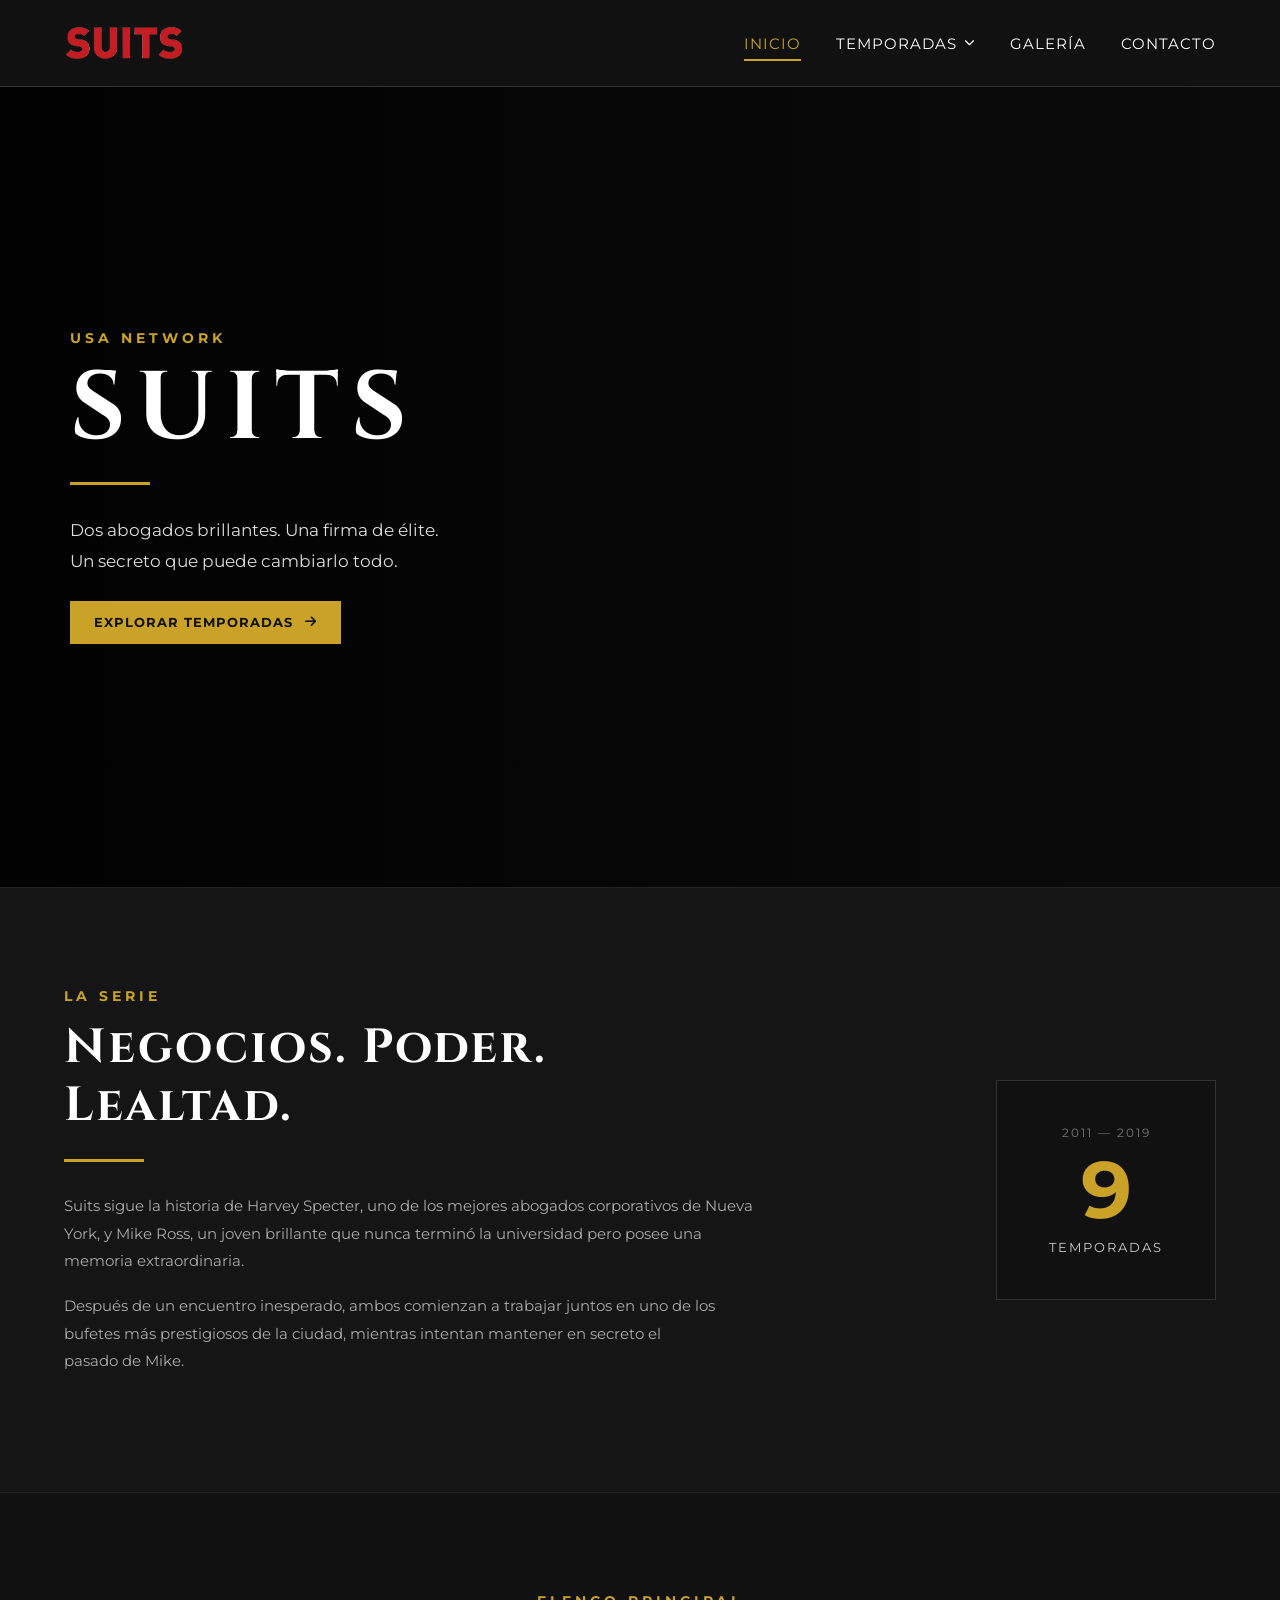
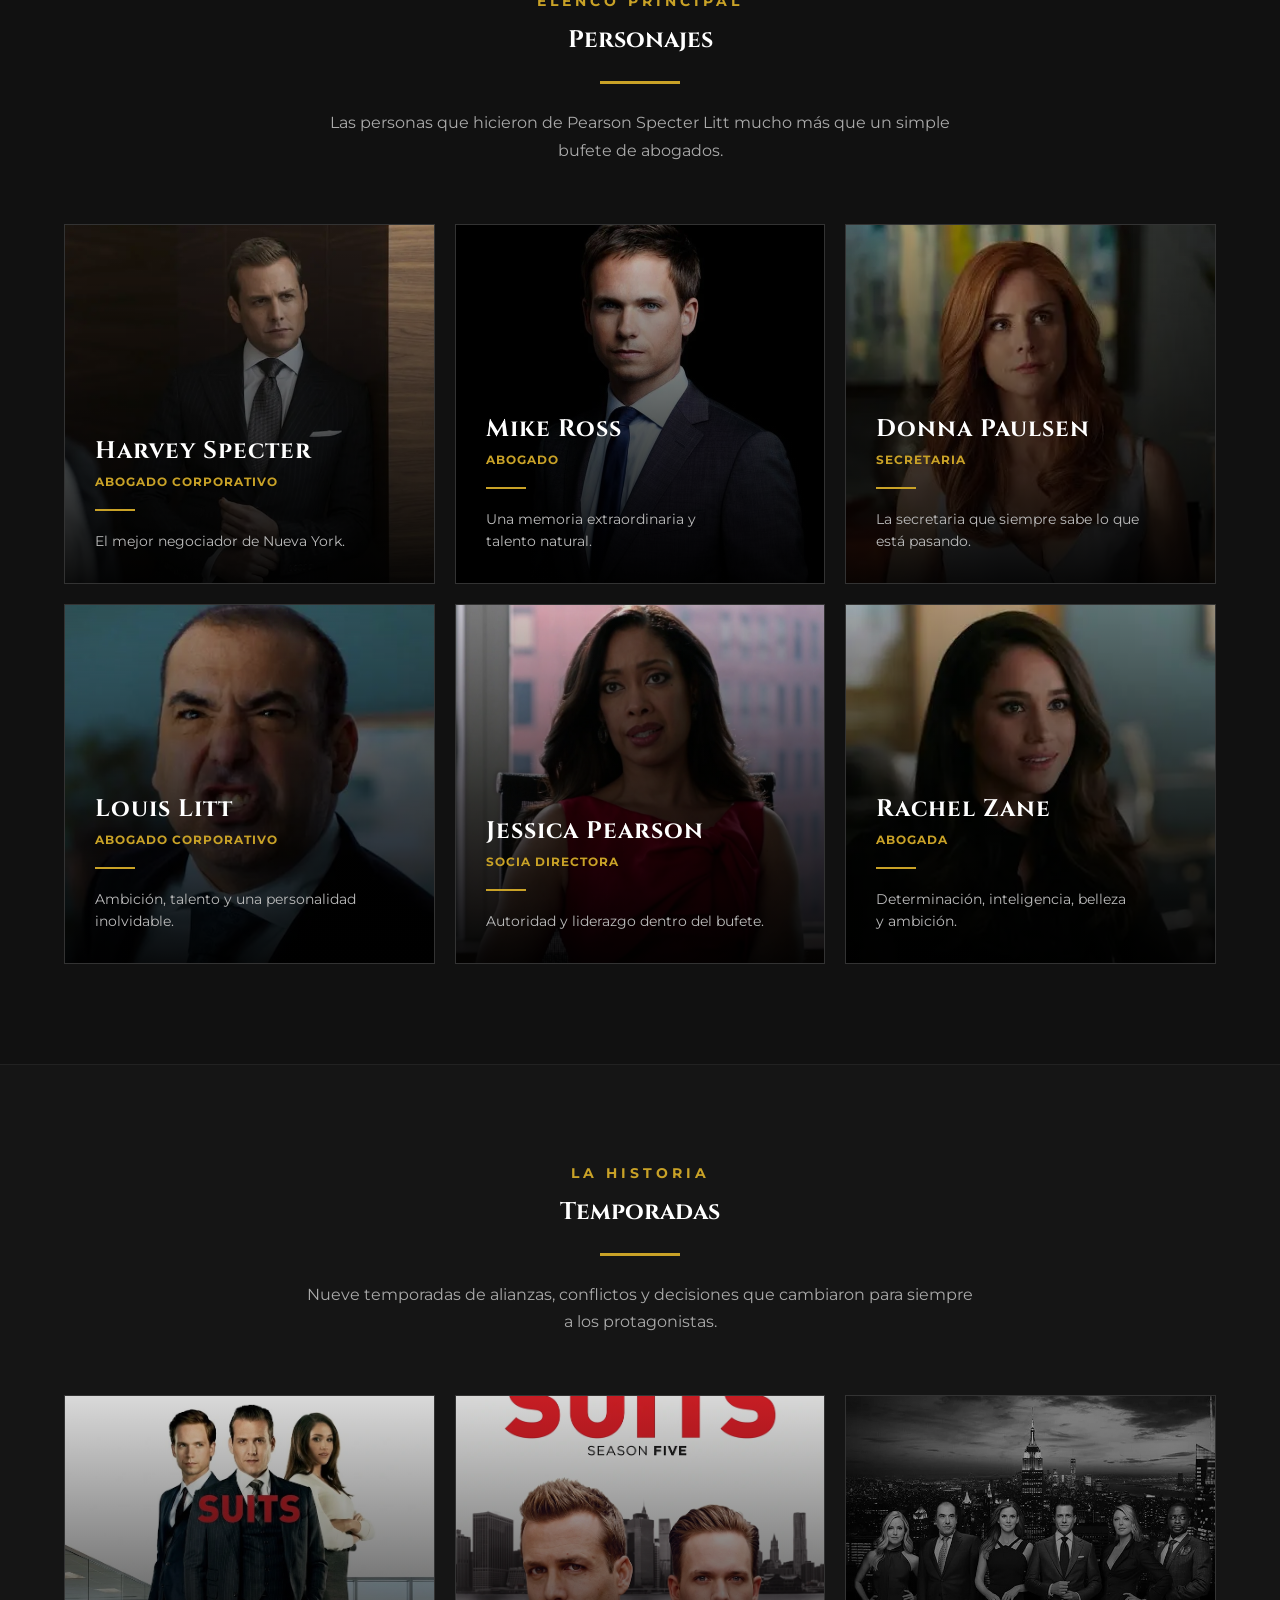
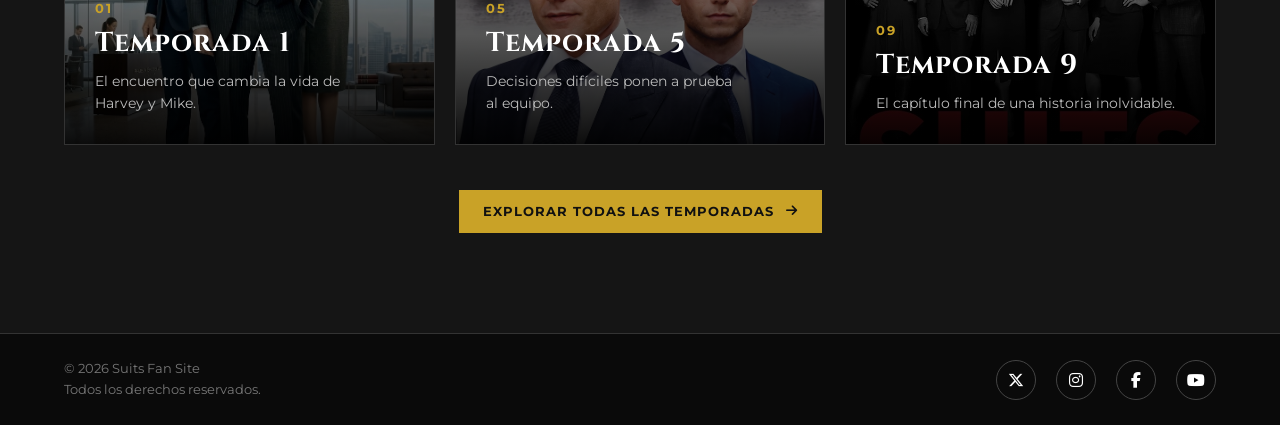
==== index.html @ 2948e841 "initial commit" ====
<!DOCTYPE html>
<html lang="es">

<head>
    <meta charset="UTF-8">
    <meta name="viewport" content="width=device-width, initial-scale=1.0">

    <title>Suits | Serie</title>

    <!-- Font Awesome -->
    <link rel="stylesheet" href="https://cdnjs.cloudflare.com/ajax/libs/font-awesome/6.5.2/css/all.min.css">
    <link rel="preconnect" href="https://fonts.googleapis.com">
    <link rel="preconnect" href="https://fonts.gstatic.com" crossorigin>
    <link
        href="https://fonts.googleapis.com/css2?family=Cinzel:wght@400;500;600;700&family=Montserrat:wght@400;500;600;700&display=swap"
        rel="stylesheet">
    <!-- Hoja de estilos -->
    <link rel="stylesheet" href="CSS/estilos.css">
</head>

<body>

    <!-- CABECERA -->
    <header class="header">
        <div class="contenedor header-contenido">

            <a href="index.html" class="logo">
                <img src="IMG/logo.webp" alt="Suits">
            </a>

            <nav class="navegacion">

                <button class="boton-menu" aria-label="Abrir menú">
                    <i class="fa-solid fa-bars"></i>
                </button>

                <ul>
                    <li><a href="index.html" class="activo">Inicio</a></li>

                    <li class="menu-desplegable">
    <a href="temporadas.html" class="enlace-temporadas">
        Temporadas
        <i class="fa-solid fa-chevron-down"></i>
    </a>

    <ul class="submenu-temporadas">
        <li>
            <a href="temporada.html?temporada=1">Temporada 1</a>
        </li>
        <li>
            <a href="temporada.html?temporada=2">Temporada 2</a>
        </li>
        <li>
            <a href="temporada.html?temporada=3">Temporada 3</a>
        </li>
        <li>
            <a href="temporada.html?temporada=4">Temporada 4</a>
        </li>
        <li>
            <a href="temporada.html?temporada=5">Temporada 5</a>
        </li>
        <li>
            <a href="temporada.html?temporada=6">Temporada 6</a>
        </li>
        <li>
            <a href="temporada.html?temporada=7">Temporada 7</a>
        </li>
        <li>
            <a href="temporada.html?temporada=8">Temporada 8</a>
        </li>
        <li>
            <a href="temporada.html?temporada=9">Temporada 9</a>
        </li>
    </ul>
</li>

                    <li><a href="galerias.html">Galería</a></li>
                    <li><a href="contacto.html">Contacto</a></li>
                </ul>

            </nav>


        </div>
    </header>


    <!-- CONTENIDO PRINCIPAL -->
    <main>

        <section class="inicio">
            <video class="video-fondo" autoplay muted loop playsinline>
                <source src="IMG/intro.mp4" type="video/mp4">
                Tu navegador no soporta videos HTML5.
            </video>

            <div class="overlay-video"></div>

            <div class="contenedor contenido-inicio">
                <div class="texto-inicio">
                    <p class="subtitulo">USA NETWORK</p>

                    <h1>SUITS</h1>

                    <div class="linea-dorada"></div>

                    <p>
                        Dos abogados brillantes. Una firma de élite.
                        Un&nbsp;secreto&nbsp;que&nbsp;puede&nbsp;cambiarlo&nbsp;todo.
                    </p>

                    <a href="temporadas.html" class="boton-principal">
                        Explorar temporadas
                        <i class="fa-solid fa-arrow-right"></i>
                    </a>
                </div>
            </div>
        </section>
        <section class="introduccion">
            <div class="contenedor contenido-introduccion">

                <div class="texto-introduccion">
                    <p class="subtitulo">LA SERIE</p>

                    <h2>Negocios. Poder. Lealtad.</h2>

                    <div class="linea-dorada"></div>

                    <p>
                        Suits sigue la historia de Harvey Specter, uno de los mejores
                        abogados corporativos de Nueva York, y Mike Ross, un joven
                        brillante que nunca terminó la universidad pero posee una
                        memoria&nbsp;extraordinaria.
                    </p>

                    <p>
                        Después de un encuentro inesperado, ambos comienzan a trabajar
                        juntos en uno de los bufetes más prestigiosos de la ciudad,
                        mientras intentan mantener en secreto el pasado&nbsp;de&nbsp;Mike.
                    </p>
                </div>

                <div class="dato-introduccion">
                    <span>2011 — 2019</span>
                    <strong>9</strong>
                    <p>Temporadas</p>
                </div>

            </div>
        </section>
        <section class="personajes">
            <div class="contenedor">

                <div class="titulo-seccion">
                    <p class="subtitulo">ELENCO PRINCIPAL</p>
                    <h2>Personajes</h2>
                    <div class="linea-dorada"></div>
                    <p>
                        Las personas que hicieron de Pearson Specter Litt mucho más
                        que un simple bufete&nbsp;de&nbsp;abogados.
                    </p>
                </div>

                <div class="lista-personajes">

                    <article class="tarjeta-personaje personaje-harvey">
                        <div class="contenido-personaje">
                            <span class="numero-personaje">01</span>

                            <div class="info-personaje">
                                <h3>Harvey Specter</h3>
                                <p>Abogado corporativo</p>
                                <div class="linea-personaje"></div>
                                <span>El mejor negociador de Nueva York.</span>
                            </div>
                        </div>
                    </article>

                    <article class="tarjeta-personaje personaje-mike">
                        <div class="contenido-personaje">
                            <span class="numero-personaje">02</span>

                            <div class="info-personaje">
                                <h3>Mike Ross</h3>
                                <p>Abogado</p>
                                <div class="linea-personaje"></div>
                                <span>Una memoria extraordinaria y talento&nbsp;natural.</span>
                            </div>
                        </div>
                    </article>

                    <article class="tarjeta-personaje personaje-donna">
                        <div class="contenido-personaje">
                            <span class="numero-personaje">03</span>

                            <div class="info-personaje">
                                <h3>Donna Paulsen</h3>
                                <p>Secretaria</p>
                                <div class="linea-personaje"></div>
                                <span>La secretaria que siempre sabe lo que está&nbsp;pasando.</span>
                            </div>
                        </div>
                    </article>

                    <article class="tarjeta-personaje personaje-louis">
                        <div class="contenido-personaje">
                            <span class="numero-personaje">04</span>

                            <div class="info-personaje">
                                <h3>Louis Litt</h3>
                                <p>Abogado corporativo</p>
                                <div class="linea-personaje"></div>
                                <span>Ambición, talento y una personalidad inolvidable.</span>
                            </div>
                        </div>
                    </article>

                    <article class="tarjeta-personaje personaje-jessica">
                        <div class="contenido-personaje">
                            <span class="numero-personaje">05</span>

                            <div class="info-personaje">
                                <h3>Jessica Pearson</h3>
                                <p>Socia directora</p>
                                <div class="linea-personaje"></div>
                                <span>Autoridad y liderazgo dentro del&nbsp;bufete.</span>
                            </div>
                        </div>
                    </article>

                    <article class="tarjeta-personaje personaje-rachel">
                        <div class="contenido-personaje">
                            <span class="numero-personaje">06</span>

                            <div class="info-personaje">
                                <h3>Rachel Zane</h3>
                                <p>Abogada</p>
                                <div class="linea-personaje"></div>
                                <span>Determinación, inteligencia, belleza y&nbsp;ambición.</span>
                            </div>
                        </div>
                    </article>

                </div>

            </div>
        </section>
        <section class="temporadas-destacadas">
            <div class="contenedor">

                <div class="titulo-seccion">
                    <p class="subtitulo">LA HISTORIA</p>
                    <h2>Temporadas</h2>
                    <div class="linea-dorada"></div>
                    <p>
                        Nueve temporadas de alianzas, conflictos y decisiones
                        que cambiaron para siempre a&nbsp;los&nbsp;protagonistas.
                    </p>
                </div>

                <div class="lista-destacadas">

                    <article class="destacada temporada-destacada-1">
                        <div>
                            <span>01</span>
                            <h3>Temporada 1</h3>
                            <p>
                                El encuentro que cambia la vida de Harvey&nbsp;y&nbsp;Mike.
                            </p>
                        </div>
                    </article>

                    <article class="destacada temporada-destacada-5">
                        <div>
                            <span>05</span>
                            <h3>Temporada 5</h3>
                            <p>
                                Decisiones difíciles ponen a prueba al&nbsp;equipo.
                            </p>
                        </div>
                    </article>

                    <article class="destacada temporada-destacada-9">
                        <div>
                            <span>09</span>
                            <h3>Temporada 9</h3>
                            <p>
                                El capítulo final de una historia&nbsp;inolvidable.
                            </p>
                        </div>
                    </article>

                </div>

                <div class="boton-temporadas">
                    <a href="temporadas.html" class="boton-principal">
                        Explorar todas las temporadas
                        <i class="fa-solid fa-arrow-right"></i>
                    </a>
                </div>

            </div>
        </section>

    </main>


    <!-- PIE DE SITIO -->
    <footer class="footer">

        <div class="contenedor footer-contenido">

            <div class="legales">
                <p>&copy; 2026 Suits Fan Site</p>
                <p>Todos los derechos reservados.</p>
            </div>

            <div class="redes-sociales">

                <a href="#" aria-label="X">
                    <i class="fa-brands fa-x-twitter"></i>
                </a>

                <a href="#" aria-label="Instagram">
                    <i class="fa-brands fa-instagram"></i>
                </a>

                <a href="#" aria-label="Facebook">
                    <i class="fa-brands fa-facebook-f"></i>
                </a>

                <a href="#" aria-label="YouTube">
                    <i class="fa-brands fa-youtube"></i>
                </a>

            </div>

        </div>

    </footer>
    <script src="JS/script.js"></script>
</body>

</html>
---- CSS/estilos.css ----
/* =========================================================
   SUITS FAN SITE — ESTILOS PRINCIPALES
   ========================================================= */


/* =========================================================
   1. ESTILOS GENERALES
   ========================================================= */

* {
    margin: 0;
    padding: 0;
    box-sizing: border-box;
}

html {
    scroll-behavior: smooth;
}

body {
    min-height: 100vh;
    display: flex;
    flex-direction: column;

    font-family: "Montserrat", sans-serif;
    color: #ffffff;
    background-color: #111111;
}

main {
    flex: 1;
}

.contenedor {
    width: 90%;
    max-width: 1200px;
    margin: 0 auto;
}

h1,
h2,
h3,
.logo {
    font-family: "Cinzel", serif;
}


/* =========================================================
   2. ELEMENTOS GENERALES
   ========================================================= */

.subtitulo {
    margin-bottom: 15px;

    color: #c9a227;
    font-size: 0.85rem;
    font-weight: bold;
    letter-spacing: 4px;
}

.linea-dorada {
    width: 80px;
    height: 3px;
    margin: 25px 0 30px;

    background-color: #c9a227;
}

.titulo-seccion {
    max-width: 700px;
    margin: 0 auto 60px;

    text-align: center;
}

.titulo-seccion h1 {
    margin-bottom: 20px;

    font-size: 3.5rem;
    letter-spacing: 4px;
}

.titulo-seccion .linea-dorada {
    margin: 25px auto;
}

.titulo-seccion > p:last-child {
    color: #aaaaaa;
    line-height: 1.7;
}


/* =========================================================
   3. HEADER
   ========================================================= */

.header {
    padding: 25px 0;

    background-color: #111111;
    border-bottom: 1px solid #333333;
}

.header-contenido {
    display: flex;
    justify-content: space-between;
    align-items: center;
}


/* LOGO */

.logo {
    display: flex;
    align-items: center;

    color: #ffffff;
    text-decoration: none;

    transition: color 0.3s ease;
}

.logo img {
    display: block;
    width: 120px;
    height: auto;
}

.logo:hover {
    color: #c9a227;
}


/* NAVEGACIÓN */

.navegacion ul {
    display: flex;
    gap: 35px;

    list-style: none;
}

.navegacion a {
    position: relative;

    color: #ffffff;
    text-decoration: none;

    font-size: 0.95rem;
    text-transform: uppercase;
    letter-spacing: 1px;

    transition: color 0.3s ease;
}

.navegacion a::after {
    content: "";

    position: absolute;
    left: 0;
    bottom: -8px;

    width: 0;
    height: 2px;

    background-color: #c9a227;

    transition: width 0.3s ease;
}

.navegacion a:hover,
.navegacion a.activo {
    color: #c9a227;
}

.navegacion a:hover::after,
.navegacion a.activo::after {
    width: 100%;
}


/* =========================================================
   4. BOTONES
   ========================================================= */

.boton-principal {
    display: inline-flex;
    align-items: center;
    gap: 12px;

    padding: 14px 24px;

    color: #111111;
    background-color: #c9a227;

    text-decoration: none;
    font-size: 0.8rem;
    font-weight: bold;
    text-transform: uppercase;
    letter-spacing: 1px;

    transition:
        background-color 0.3s ease,
        transform 0.3s ease;
}

.boton-principal:hover {
    background-color: #ffffff;
    transform: translateX(5px);
}


/* =========================================================
   5. INICIO — HERO
   ========================================================= */

.inicio {
    position: relative;

    min-height: calc(100vh - 100px);

    display: flex;
    align-items: center;

    overflow: hidden;
}

.video-fondo {
    position: absolute;
    inset: 0;

    width: 100%;
    height: 100%;

    object-fit: cover;
    z-index: 0;
}

.overlay-video {
    position: absolute;
    inset: 0;

    width: 100%;
    height: 100%;

    background:
        linear-gradient(
            90deg,
            rgba(0, 0, 0, 0.9) 0%,
            rgba(0, 0, 0, 0.65) 45%,
            rgba(0, 0, 0, 0.35) 100%
        );

    z-index: 1;
}

.contenido-inicio {
    position: relative;
    z-index: 2;

    display: flex;
    align-items: center;

    width: 100%;
    padding: 0 30px;
}

.texto-inicio {
    max-width: 650px;
}

.texto-inicio h1 {
    font-size: 6rem;
    line-height: 1;
    font-weight: 700;
    letter-spacing: 12px;
}

.texto-inicio p:not(.subtitulo) {
    max-width: 550px;
    margin-bottom: 25px;

    color: #dddddd;
    font-size: 1.05rem;
    line-height: 1.8;
}

.texto-inicio .linea-dorada {
    margin: 25px 0 30px;
}


/* =========================================================
   6. INICIO — INTRODUCCIÓN
   ========================================================= */

.introduccion {
    padding: 100px 0;

    background-color: #151515;

    border-top: 1px solid #222222;
    border-bottom: 1px solid #222222;
}

.contenido-introduccion {
    display: flex;
    justify-content: space-between;
    align-items: center;
    gap: 80px;
}

.texto-introduccion {
    flex: 1;
    max-width: 700px;
}

.texto-introduccion h2 {
    font-size: 3rem;
    line-height: 1.2;
    letter-spacing: 2px;
}

.texto-introduccion p:not(.subtitulo) {
    margin-bottom: 18px;

    color: #aaaaaa;
    font-size: 0.95rem;
    line-height: 1.8;
}

.texto-introduccion .linea-dorada {
    margin: 25px 0 30px;
}

.dato-introduccion {
    width: 220px;
    min-width: 220px;
    height: 220px;

    display: flex;
    flex-direction: column;
    justify-content: center;
    align-items: center;

    background-color: #111111;
    border: 1px solid #333333;

    text-align: center;
}

.dato-introduccion span {
    color: #777777;
    font-size: 0.75rem;
    letter-spacing: 2px;
}

.dato-introduccion strong {
    margin: 10px 0;

    color: #c9a227;
    font-size: 5rem;
    line-height: 1;
}

.dato-introduccion p {
    color: #cccccc;

    font-size: 0.8rem;
    text-transform: uppercase;
    letter-spacing: 2px;
}


/* =========================================================
   7. INICIO — PERSONAJES
   ========================================================= */

.personajes {
    padding: 100px 0;
}

.lista-personajes {
    display: flex;
    flex-wrap: wrap;
    gap: 20px;
}

.tarjeta-personaje {
    position: relative;

    flex: 1 1 calc(33.333% - 20px);

    min-width: 280px;
    height: 360px;

    display: flex;
    align-items: flex-end;

    padding: 30px;

    overflow: hidden;

    background-color: #181818;
    background-size: 100%;
    background-position: center;

    border: 1px solid #333333;

    transition:
        transform 0.3s ease,
        border-color 0.3s ease,
        background-size 0.5s ease;
}

.tarjeta-personaje::before {
    content: "";

    position: absolute;
    inset: 0;

    background:
        linear-gradient(
            to top,
            rgba(0, 0, 0, 0.95) 0%,
            rgba(0, 0, 0, 0.65) 45%,
            rgba(0, 0, 0, 0.15) 100%
        );

    z-index: 1;

    transition: background 0.4s ease;
}

.contenido-personaje,
.info-personaje {
    position: relative;
    z-index: 2;
}

.contenido-personaje {
    width: 100%;
}

.numero-personaje {
    position: absolute;
    top: -285px;
    right: 0;

    color: #c9a227;
    font-size: 2.5rem;
    font-weight: bold;
    line-height: 1;

    opacity: 0.8;
    z-index: 2;
}

.tarjeta-personaje h3 {
    margin: 0;

    color: #ffffff;
    font-size: 1.5rem;
    letter-spacing: 1px;
}

.tarjeta-personaje .info-personaje > p {
    margin-top: 7px;

    color: #c9a227;

    font-size: 0.75rem;
    font-weight: bold;
    text-transform: uppercase;
    letter-spacing: 1px;
}

.linea-personaje {
    width: 40px;
    height: 2px;

    margin: 20px 0;

    background-color: #c9a227;
}

.tarjeta-personaje .info-personaje > span:last-child {
    color: #bbbbbb;
    font-size: 0.85rem;
    line-height: 1.6;
}

.tarjeta-personaje:hover {
    transform: translateY(-6px);
    border-color: #c9a227;
    background-size: 108%;
}

.tarjeta-personaje:hover::before {
    background:
        linear-gradient(
            to top,
            rgba(0, 0, 0, 0.98) 0%,
            rgba(0, 0, 0, 0.55) 55%,
            rgba(0, 0, 0, 0.1) 100%
        );
}


/* IMÁGENES DE PERSONAJES */

.personaje-harvey {
    background-image: url("../IMG/harvey.webp");
    background-position: center 5%;
}

.personaje-mike {
    background-image: url("../IMG/mike.webp");
    background-position: center 0%;
}

.personaje-donna {
    background-image: url("../IMG/donna.webp");
    background-position: center 20%;
}

.personaje-louis {
    background-image: url("../IMG/louis.webp");
    background-position: center 15%;
}

.personaje-jessica {
    background-image: url("../IMG/jessica.webp");
    background-position: center 5%;
}

.personaje-rachel {
    background-image: url("../IMG/rachel.webp");
    background-position: center 10%;
}


/* =========================================================
   8. INICIO — TEMPORADAS DESTACADAS
   ========================================================= */

.temporadas-destacadas {
    padding: 100px 0;

    background-color: #151515;
    border-top: 1px solid #222222;
}

.lista-destacadas {
    display: flex;
    gap: 20px;
}

.destacada {
    position: relative;

    flex: 1;
    height: 350px;

    display: flex;
    align-items: flex-end;

    padding: 30px;

    overflow: hidden;

    background-size: cover;
    background-position: center;

    border: 1px solid #333333;

    transition:
        transform 0.3s ease,
        border-color 0.3s ease;
}

.destacada::before {
    content: "";

    position: absolute;
    inset: 0;

    background:
        linear-gradient(
            to top,
            rgba(0, 0, 0, 0.95) 0%,
            rgba(0, 0, 0, 0.55) 45%,
            rgba(0, 0, 0, 0.15) 100%
        );
}

.destacada > div {
    position: relative;
    z-index: 1;
}

.destacada > div > span {
    display: block;
    margin-bottom: 8px;

    color: #c9a227;
    font-size: 0.8rem;
    font-weight: bold;
    letter-spacing: 2px;
}

.destacada h3 {
    margin-bottom: 10px;

    font-size: 1.7rem;
    letter-spacing: 1px;
}

.destacada p {
    max-width: 300px;

    color: #bbbbbb;
    font-size: 0.9rem;
    line-height: 1.5;
}

.destacada:hover {
    transform: translateY(-6px);
    border-color: #c9a227;
}

.boton-temporadas {
    display: flex;
    justify-content: center;
    margin-top: 45px;
}


/* IMÁGENES DESTACADAS */

.temporada-destacada-1 {
    background-image: url("../IMG/temporada01.webp");
    background-position: center 5%;
}

.temporada-destacada-5 {
    background-image: url("../IMG/temporada05.webp");
    background-position: center 50%;
}

.temporada-destacada-9 {
    background-image: url("../IMG/temporada09.webp");
    background-position: center 35%;
}


/* =========================================================
   9. TEMPORADAS
   ========================================================= */

.temporadas {
    padding: 70px 0;
}

.lista-temporadas {
    display: flex;
    flex-wrap: wrap;
    gap: 25px;
}

.tarjeta-temporada {
    position: relative;

    flex: 1 1 calc(33.333% - 25px);

    min-width: 280px;
    height: 280px;

    display: flex;
    flex-direction: column;
    justify-content: flex-end;

    padding: 30px;

    overflow: hidden;

    background-color: #181818;
    background-size: cover;
    background-position: center;

    border: 1px solid #333333;

    transition:
        transform 0.35s ease,
        border-color 0.35s ease;
}

.tarjeta-temporada::before {
    content: "";

    position: absolute;
    inset: 0;

    background:
        linear-gradient(
            to top,
            rgba(0, 0, 0, 0.97) 0%,
            rgba(0, 0, 0, 0.70) 45%,
            rgba(0, 0, 0, 0.20) 100%
        );

    z-index: 1;

    transition: background 0.4s ease;
}

.numero-temporada {
    position: absolute;
    top: 20px;
    right: 25px;

    color: #c9a227;

    font-size: 3.8rem;
    font-weight: 700;
    line-height: 1;

    opacity: 0.75;
    z-index: 2;

    transition:
        transform 0.35s ease,
        opacity 0.35s ease;
}

.contenido-tarjeta {
    position: relative;

    display: flex;
    flex-direction: column;
    gap: 8px;

    z-index: 2;
}

.contenido-tarjeta::before {
    content: "";

    width: 35px;
    height: 2px;

    margin-bottom: 4px;

    background-color: #c9a227;

    transition: width 0.35s ease;
}

.contenido-tarjeta h2 {
    font-size: 1.45rem;
    letter-spacing: 1px;
}

.contenido-tarjeta p {
    color: #cccccc;
    font-size: 0.85rem;
}

.contenido-tarjeta a {
    width: fit-content;

    display: inline-flex;
    align-items: center;
    gap: 8px;

    margin-top: 8px;

    color: #c9a227;

    font-size: 0.78rem;
    font-weight: 700;

    text-decoration: none;
    text-transform: uppercase;
    letter-spacing: 1.5px;

    transition:
        color 0.3s ease,
        gap 0.3s ease;
}

.contenido-tarjeta a::after {
    content: "→";

    font-size: 1rem;

    transition: transform 0.3s ease;
}

.contenido-tarjeta a:hover {
    gap: 12px;
    color: #ffffff;
}

.contenido-tarjeta a:hover::after {
    transform: translateX(3px);
}

.tarjeta-temporada:hover {
    transform: translateY(-7px);
    border-color: #c9a227;
}

.tarjeta-temporada:hover .numero-temporada {
    transform: translateY(-4px);
    opacity: 1;
}

.tarjeta-temporada:hover .contenido-tarjeta::before {
    width: 60px;
}


/* IMÁGENES DE TEMPORADAS */

.temporada-1 {
    background-image: url("../IMG/temporada01.webp");
    background-position: center 0%;
}

.temporada-2 {
    background-image: url("../IMG/temporada02.webp");
    background-position: center 10%;
}

.temporada-3 {
    background-image: url("../IMG/temporada03.webp");
    background-position: center 0%;
}

.temporada-4 {
    background-image: url("../IMG/temporada04.webp");
}

.temporada-5 {
    background-image: url("../IMG/temporada05.webp");
    background-position: center 65%;
}

.temporada-6 {
    background-image: url("../IMG/temporada06.webp");
}

.temporada-7 {
    background-image: url("../IMG/temporada07.webp");
    background-position: center 35%;
}

.temporada-8 {
    background-image: url("../IMG/temporada08.webp");
    background-position: center 65%;
}

.temporada-9 {
    background-image: url("../IMG/temporada09.webp");
    background-position: center 35%;
}


/* =========================================================
   10. GALERÍA
   ========================================================= */

.galeria {
    padding: 70px 0;
}

.contenedor-galeria {
    display: flex;
    flex-wrap: wrap;
    gap: 20px;
}

.foto {
    position: relative;

    flex: 1 1 calc(25% - 20px);

    min-width: 250px;
    height: 300px;

    overflow: hidden;

    background-color: #222222;
    border: 1px solid #333333;

    cursor: pointer;
}

.foto-grande {
    flex: 2 1 calc(50% - 20px);
}

.foto img {
    display: block;

    width: 100%;
    height: 100%;

    object-fit: cover;

    transition:
        transform 0.5s ease,
        filter 0.5s ease;
}

.foto::after {
    content: "";

    position: absolute;
    inset: 0;

    background:
        linear-gradient(
            to top,
            rgba(0, 0, 0, 0.9),
            rgba(0, 0, 0, 0.1)
        );

    opacity: 0.7;

    transition: opacity 0.4s ease;
}

.info-foto {
    position: absolute;

    left: 25px;
    right: 25px;
    bottom: 25px;

    z-index: 2;

    transform: translateY(15px);
    opacity: 0;

    transition:
        opacity 0.4s ease,
        transform 0.4s ease;
}

.info-foto h2 {
    margin-bottom: 5px;

    color: #ffffff;
    font-size: 1.3rem;
}

.info-foto p {
    color: #cccccc;
    font-size: 0.85rem;
}

.foto:hover img {
    transform: scale(1.08);
    filter: brightness(0.65);
}

.foto:hover::after {
    opacity: 1;
}

.foto:hover .info-foto {
    opacity: 1;
    transform: translateY(0);
}

/* =========================================
   LIGHTBOX
   ========================================= */

.lightbox {
    position: fixed;

    inset: 0;

    z-index: 1000;

    display: flex;
    align-items: center;
    justify-content: center;

    padding: 40px;

    background-color: rgba(0, 0, 0, 0.94);

    opacity: 0;
    visibility: hidden;
    pointer-events: none;

    transition:
        opacity 0.3s ease,
        visibility 0.3s ease;
}

.lightbox.activo {
    opacity: 1;
    visibility: visible;
    pointer-events: auto;
}


/* CONTENIDO */

.lightbox-contenido {
    position: relative;

    max-width: min(1000px, 85vw);
    max-height: 85vh;

    text-align: center;
}

.lightbox-contenido img {
    display: block;

    max-width: 100%;
    max-height: 75vh;

    width: auto;
    height: auto;

    object-fit: contain;

    border: 1px solid #333333;
}


/* INFORMACIÓN */

.lightbox-info {
    padding-top: 15px;
}

.lightbox-info h2 {
    margin-bottom: 5px;

    color: #ffffff;

    font-size: 1.3rem;
}

.lightbox-info p {
    color: #aaaaaa;

    font-size: 0.85rem;
}


/* BOTONES */

.lightbox-cerrar,
.lightbox-anterior,
.lightbox-siguiente {
    position: absolute;
    z-index: 10;
    
    width: 45px;
    height: 45px;

    display: flex;
    align-items: center;
    justify-content: center;

    color: #ffffff;

    background-color: rgba(17, 17, 17, 0.85);

    border: 1px solid #444444;

    cursor: pointer;

    transition:
        color 0.3s ease,
        border-color 0.3s ease;
}

.lightbox-cerrar {
    top: 25px;
    right: 25px;
}

.lightbox-anterior {
    left: 25px;
    top: 50%;

    transform: translateY(-50%);
}

.lightbox-siguiente {
    right: 25px;
    top: 50%;

    transform: translateY(-50%);
}


/* HOVER */

.lightbox-cerrar:hover,
.lightbox-anterior:hover,
.lightbox-siguiente:hover {
    color: #c9a227;

    border-color: #c9a227;
}


/* BLOQUEAR SCROLL */

body.lightbox-abierto {
    overflow: hidden;
}

/* =========================================================
   11. CONTACTO
   ========================================================= */

.contacto {
    padding: 70px 0;
}

.contenido-contacto {
    display: flex;
    align-items: stretch;
    gap: 70px;
}


/* =========================================================
   FORMULARIO
   ========================================================= */

.formulario-contacto {
    flex: 1;

    padding: 40px;

    background-color: #181818;
    border: 1px solid #333333;
}

.formulario-contacto h2 {
    margin-bottom: 30px;

    font-size: 1.5rem;
    letter-spacing: 0.5px;
}

.formulario-contacto form {
    display: flex;
    flex-direction: column;
    gap: 20px;
}

.campo {
    display: flex;
    flex-direction: column;
    gap: 8px;
}

.campo label {
    color: #cccccc;

    font-size: 0.85rem;
    font-weight: 700;

    text-transform: uppercase;
    letter-spacing: 1px;
}

.campo input,
.campo textarea {
    width: 100%;

    padding: 13px 15px;

    color: #ffffff;
    background-color: #111111;

    border: 1px solid #333333;
    outline: none;

    font-family: inherit;
    font-size: 0.9rem;

    transition:
        border-color 0.3s ease,
        box-shadow 0.3s ease;
}

.campo input {
    height: 46px;
}

.campo textarea {
    min-height: 140px;
    resize: vertical;
}

.campo input::placeholder,
.campo textarea::placeholder {
    color: #666666;
}

.campo input:focus,
.campo textarea:focus {
    border-color: #c9a227;

    box-shadow:
        0 0 0 2px rgba(201, 162, 39, 0.1);
}


/* =========================================================
   BOTÓN DEL FORMULARIO
   ========================================================= */

.formulario-contacto button {
    width: fit-content;

    display: flex;
    align-items: center;
    gap: 12px;

    margin-top: 5px;
    padding: 13px 22px;

    color: #111111;
    background-color: #c9a227;

    border: none;

    font-family: inherit;
    font-size: 0.8rem;
    font-weight: 700;

    text-transform: uppercase;
    letter-spacing: 1px;

    cursor: pointer;

    transition:
        background-color 0.3s ease,
        transform 0.3s ease;
}

.formulario-contacto button:hover {
    background-color: #ffffff;
    transform: translateX(5px);
}


/* =========================================================
   INFORMACIÓN DE CONTACTO
   ========================================================= */

.informacion-contacto {
    flex: 1;

    display: flex;
    flex-direction: column;

    padding: 15px 10px 0 0;
}

.informacion-contacto h2 {
    margin-bottom: 20px;

    font-size: 2rem;
    letter-spacing: 1px;
}

.informacion-contacto .linea-dorada {
    margin: 20px 0 25px;
}

.informacion-contacto > p:not(.subtitulo) {
    max-width: 520px;
    margin-bottom: 35px;

    color: #aaaaaa;

    line-height: 1.7;
}


/* =========================================================
   DATOS DE CONTACTO
   ========================================================= */

.datos-contacto {
    display: flex;
    flex-direction: column;
    gap: 25px;
}

.dato {
    display: flex;
    align-items: center;
    gap: 18px;
}

.dato i {
    width: 42px;
    height: 42px;

    flex-shrink: 0;

    display: flex;
    justify-content: center;
    align-items: center;

    color: #c9a227;

    border: 1px solid #333333;

    transition:
        color 0.3s ease,
        border-color 0.3s ease;
}

.dato:hover i {
    color: #ffffff;
    border-color: #c9a227;
}

.dato span {
    display: block;

    margin-bottom: 4px;

    color: #777777;

    font-size: 0.7rem;
    font-weight: 700;

    text-transform: uppercase;
    letter-spacing: 1px;
}

.dato p {
    color: #dddddd;

    font-size: 0.9rem;
}


/* =========================================================
   FRASE
   ========================================================= */

.frase-contacto {
    margin-top: auto;
    padding: 25px;

    background-color: #181818;

    border-left: 2px solid #c9a227;
}

.frase-contacto p {
    color: #aaaaaa;

    font-size: 0.9rem;
    font-style: italic;
    line-height: 1.6;
}


/* =========================================================
   MENSAJE DE ÉXITO
   ========================================================= */

.mensaje-exito {
    margin-top: 10px;
    padding: 12px;

    color: #c9a227;
    background-color: #181818;

    border: 1px solid #333333;

    text-align: center;

    font-size: 0.9rem;
}

/* =========================================================
   12. DETALLE DE TEMPORADA
   ========================================================= */

.detalle-temporada {
    padding: 90px 0;
    background-color: #111111;
}

.contenido-detalle {
    display: flex;
    align-items: center;
    justify-content: space-between;
    gap: 70px;
}


/* INFORMACIÓN */

.texto-detalle {
    flex: 1;
    max-width: 600px;
}

.texto-detalle .subtitulo {
    margin-bottom: 12px;
}

.texto-detalle h1 {
    margin-bottom: 20px;

    font-size: 3.5rem;
    line-height: 1.1;
}

.texto-detalle > p:not(.subtitulo) {
    margin-top: 25px;

    color: #cccccc;

    font-size: 1rem;
    line-height: 1.8;
}


/* DATOS */

.datos-temporada {
    display: flex;
    gap: 60px;

    margin-top: 35px;
    padding-top: 25px;

    border-top: 1px solid #333333;
}

.datos-temporada div {
    display: flex;
    flex-direction: column;
    gap: 8px;
}

.datos-temporada span {
    color: #888888;

    font-size: 0.7rem;
    font-weight: 700;
    letter-spacing: 2px;
}

.datos-temporada p {
    color: #c9a227;

    font-family: "Cinzel", serif;
    font-size: 1.4rem;
    font-weight: 600;
}


/* BOTÓN VOLVER */

.volver-temporadas {
    display: inline-flex;
    align-items: center;
    gap: 10px;

    margin-top: 40px;

    color: #c9a227;

    font-size: 0.8rem;
    font-weight: 700;

    text-decoration: none;
    text-transform: uppercase;
    letter-spacing: 1.5px;

    transition:
        color 0.3s ease,
        gap 0.3s ease;
}

.volver-temporadas:hover {
    color: #ffffff;
    gap: 14px;
}


/* IMAGEN */

.imagen-detalle {
    position: relative;

    flex: 0 0 420px;

    overflow: hidden;

    background-color: #181818;
    border: 1px solid #333333;
}

.imagen-detalle::after {
    content: "";

    position: absolute;
    inset: 0;

    border: 1px solid rgba(201, 162, 39, 0.25);

    pointer-events: none;

    transition: border-color 0.3s ease;
}

.imagen-detalle img {
    display: block;

    width: 100%;
    height: 520px;

    object-fit: cover;
}

.imagen-detalle:hover {
    border-color: #c9a227;
}

.imagen-detalle:hover::after {
    border-color: rgba(201, 162, 39, 0.7);
}


/* NAVEGACIÓN ENTRE TEMPORADAS */

.navegacion-temporadas {
    display: flex;
    justify-content: space-between;
    gap: 30px;

    margin-top: 50px;
    padding-top: 30px;

    border-top: 1px solid #333333;
}

.nav-temporada {
    display: flex;
    align-items: center;
    gap: 12px;

    color: #c9a227;
    text-decoration: none;

    transition:
        color 0.3s ease,
        gap 0.3s ease;
}

.nav-temporada span {
    display: flex;
    flex-direction: column;
    gap: 5px;
}

.nav-temporada small {
    color: #777777;

    font-size: 0.65rem;
    font-weight: 700;

    text-transform: uppercase;
    letter-spacing: 1.5px;
}

.nav-temporada strong {
    color: #ffffff;

    font-family: "Cinzel", serif;
    font-size: 0.9rem;
    font-weight: 600;
}

.nav-temporada i {
    font-size: 0.8rem;
    transition: transform 0.3s ease;
}

.nav-temporada.anterior:hover,
.nav-temporada.siguiente:hover {
    color: #ffffff;
    gap: 16px;
}

.nav-temporada.siguiente {
    text-align: right;
}

.nav-temporada.anterior:hover i {
    transform: translateX(-3px);
}

.nav-temporada.siguiente:hover i {
    transform: translateX(3px);
}


/* AJUSTE DEL TÍTULO
   Se conserva porque forma parte del ajuste visual actual. */

#titulo-temporada {
    margin-right: -20px;
}


/* =========================================================
   13. LISTA DE EPISODIOS
   ========================================================= */

.episodios {
    padding: 90px 0 100px;

    background-color: #0a0a0a;
    border-top: 1px solid #222222;
}

.episodios .titulo-seccion {
    margin-bottom: 50px;
}

.episodios .titulo-seccion h2 {
    font-size: 2.8rem;
}

.lista-episodios {
    display: flex;
    flex-direction: column;

    border-top: 1px solid #333333;
}

.episodio {
    position: relative;

    display: grid;
    grid-template-columns: 80px 1fr auto;
    align-items: center;

    padding: 25px 20px;

    border-bottom: 1px solid #333333;

    cursor: pointer;

    transition:
        background-color 0.3s ease,
        border-color 0.3s ease;
}

.episodio:hover {
    background-color: #151515;
    border-color: #444444;
}


/* NÚMERO */

.numero-episodio {
    color: #c9a227;

    font-family: "Cinzel", serif;
    font-size: 1.4rem;
    font-weight: 600;
}


/* INFORMACIÓN */

.info-episodio {
    display: flex;
    flex-direction: column;
    gap: 6px;
}

.info-episodio h3 {
    margin: 0;

    color: #ffffff;

    font-family: "Cinzel", serif;
    font-size: 1.1rem;
    font-weight: 600;
}

.info-episodio p {
    margin: 0;

    color: #777777;

    font-size: 0.75rem;
    text-transform: uppercase;
    letter-spacing: 1px;
}


/* ÍCONO */

.icono-episodio {
    color: #c9a227;
    font-size: 0.9rem;

    transition:
        transform 0.3s ease,
        color 0.3s ease;
}

.episodio:hover .icono-episodio {
    color: #ffffff;
}


/* SINOPSIS */

.sinopsis-episodio {
    grid-column: 2 / 3;

    max-height: 0;
    overflow: hidden;

    margin-top: 0;

    color: #aaaaaa;

    font-size: 0.9rem;
    line-height: 1.7;

    opacity: 0;

    transition:
        max-height 0.4s ease,
        margin-top 0.4s ease,
        opacity 0.4s ease;
}


/* EPISODIO ABIERTO */

.episodio.abierto {
    background-color: #151515;
    border-color: #c9a227;
}

.episodio.abierto .icono-episodio {
    color: #ffffff;
    transform: rotate(90deg);
}

.episodio.abierto .sinopsis-episodio {
    max-height: 200px;
    margin-top: 15px;
    opacity: 1;
}


/* =========================================================
   14. FOOTER
   ========================================================= */

.footer {
    padding: 25px 0;

    background-color: #0a0a0a;
    border-top: 1px solid #333333;
}

.footer-contenido {
    display: flex;
    justify-content: space-between;
    align-items: center;
}

.legales {
    color: #777777;
    font-size: 0.8rem;
    line-height: 1.6;
}

.redes-sociales {
    display: flex;
    gap: 20px;
}

.redes-sociales a {
    width: 40px;
    height: 40px;

    display: flex;
    justify-content: center;
    align-items: center;

    color: #ffffff;

    border: 1px solid #444444;
    border-radius: 50%;

    text-decoration: none;

    transition: all 0.3s ease;
}

.redes-sociales a:hover {
    color: #c9a227;
    border-color: #c9a227;
    transform: translateY(-3px);
}


/* =========================================================
   15. MENÚ HAMBURGUESA
   ========================================================= */

.boton-menu {
    display: none;

    width: 42px;
    height: 42px;

    color: #ffffff;
    background-color: transparent;

    border: 1px solid #333333;

    font-size: 1.2rem;
    cursor: pointer;

    transition:
        color 0.3s ease,
        border-color 0.3s ease;
}

.boton-menu:hover {
    color: #c9a227;
    border-color: #c9a227;
}


/* =========================================================
   16. RESPONSIVE — TABLET GRANDE
   ========================================================= */

@media (max-width: 900px) {

    /* TEMPORADAS */

    .tarjeta-temporada {
        flex: 1 1 calc(50% - 25px);
    }


    /* GALERÍA */

    .foto,
    .foto-grande {
        flex: 1 1 calc(50% - 20px);
    }


    /* DETALLE DE TEMPORADA */

    .contenido-detalle {
        gap: 40px;
    }

    .imagen-detalle {
        flex: 0 0 340px;
    }

    .imagen-detalle img {
        height: 450px;
    }

    .texto-detalle h1 {
        font-size: 3rem;
    }
}


/* =========================================================
   17. RESPONSIVE — TABLET / CELULAR
   ========================================================= */

@media (max-width: 800px) {
    /* HEADER */

    .header-contenido {
        flex-direction: row;
        justify-content: space-between;
    }


    /* MENÚ */

    .navegacion {
        position: relative;
    }

    .boton-menu {
        display: flex;
        justify-content: center;
        align-items: center;
    }

    .navegacion ul {
        position: absolute;

        top: 55px;
        right: 0;

        width: 200px;

        display: none;
        flex-direction: column;
        gap: 0;

        padding: 10px 0;

        background-color: #111111;
        border: 1px solid #333333;

        z-index: 100;
    }

    .navegacion ul.menu-abierto {
        display: flex;
    }

    .navegacion li {
        width: 100%;
    }

    .navegacion a {
        display: block;
        width: 100%;

        padding: 14px 20px;

        font-size: 0.8rem;
    }

    .navegacion a::after {
        display: none;
    }


    /* INICIO */

    .inicio {
        min-height: calc(100vh - 85px);
    }

    .contenido-inicio {
        justify-content: center;

        padding: 0 10px;

        text-align: center;
    }

    .texto-inicio {
        max-width: 600px;
    }

    .texto-inicio h1 {
        font-size: 4.5rem;
        letter-spacing: 8px;
    }

    .texto-inicio .linea-dorada {
        margin: 25px auto 30px;
    }

    .texto-inicio p:not(.subtitulo) {
        max-width: 100%;
    }

    .boton-principal {
        justify-content: center;
    }


    /* SECCIONES DEL INICIO */

    .introduccion,
    .personajes,
    .temporadas-destacadas {
        padding: 70px 0;
    }

    .contenido-introduccion {
        flex-direction: column;
        gap: 50px;
    }

    .texto-introduccion {
        max-width: 100%;
        text-align: center;
    }

    .texto-introduccion .linea-dorada {
        margin: 25px auto 30px;
    }

    .dato-introduccion {
        width: 180px;
        min-width: 180px;
        height: 180px;
    }

    .dato-introduccion strong {
        font-size: 4rem;
    }


    /* PERSONAJES */

    .lista-personajes {
        gap: 15px;
    }

    .tarjeta-personaje {
        flex: 1 1 calc(50% - 15px);
    }


    /* TEMPORADAS DESTACADAS */

    .lista-destacadas {
        flex-direction: column;
    }

    .destacada {
        width: 100%;
        height: 300px;
    }


    /* CONTACTO */

    .contenido-contacto {
        flex-direction: column;
        gap: 50px;
    }

    .formulario-contacto,
    .informacion-contacto {
        width: 100%;
    }

    .informacion-contacto {
        padding-top: 0;
    }


    /* FOOTER */

    .footer-contenido {
        flex-direction: column;
        gap: 20px;

        text-align: center;
    }


    /* DETALLE DE TEMPORADA */

    .detalle-temporada {
        padding: 70px 0;
    }

    .contenido-detalle {
        flex-direction: column-reverse;
        align-items: stretch;
        gap: 50px;
    }

    .texto-detalle {
        max-width: none;
        text-align: center;
    }

    .texto-detalle h1 {
        font-size: 3.5rem;
    }

    .texto-detalle > p:not(.subtitulo) {
        max-width: 100%;
    }

    .texto-detalle .linea-dorada {
        margin: 25px auto 30px;
    }

    .datos-temporada {
        justify-content: center;
    }

    .imagen-detalle {
        width: 100%;
        max-width: 450px;

        flex: none;

        margin: 0 auto;
    }

    .imagen-detalle img {
        height: 520px;
    }

    /* DROPDOWN DE TEMPORADAS EN MOBILE */

.menu-desplegable {
    width: 100%;
}

.enlace-temporadas {
    justify-content: center;
}

.submenu-temporadas {
    position: static;

    width: 100%;
    min-width: 0;

    padding: 5px 0;

    background-color: #151515;

    border: none;

    transform: none;

    opacity: 1;
    visibility: visible;

    pointer-events: auto;

    display: none;
}

.submenu-temporadas::before {
    display: none;
}

.menu-desplegable.submenu-abierto .submenu-temporadas {
    display: flex;
}

.menu-desplegable.submenu-abierto .enlace-temporadas i {
    transform: rotate(180deg);
}

.submenu-temporadas li a {
    padding: 10px;

    text-align: center;

    font-size: 0.75rem;
}

.submenu-temporadas li a:hover {
    padding-left: 10px;
}
}


/* =========================================================
   18. RESPONSIVE — CELULAR
   ========================================================= */

@media (max-width: 600px) {

    /* SECCIONES */

    .temporadas,
    .galeria {
        padding: 50px 0;
    }

    .titulo-seccion {
        margin-bottom: 40px;
    }

    .titulo-seccion h1 {
        font-size: 2.5rem;
    }


    /* TEMPORADAS */

    .tarjeta-temporada {
        flex: 1 1 100%;

        min-width: 0;
        height: 240px;
    }

    .numero-temporada {
        font-size: 3.5rem;
    }


    /* PERSONAJES */

    .tarjeta-personaje {
        flex: 1 1 100%;
    }


    /* TEMPORADAS DESTACADAS */

    .destacada {
        height: 280px;
    }

    .boton-temporadas .boton-principal {
        width: 100%;

        justify-content: center;
        text-align: center;
    }


    /* INTRODUCCIÓN */

    .texto-introduccion h2 {
        font-size: 2.2rem;
    }


    /* GALERÍA */

    .foto,
    .foto-grande {
        flex: 1 1 100%;
        height: 280px;
    }


    /* CONTACTO */

    .formulario-contacto {
        padding: 25px 20px;
    }

    .formulario-contacto button {
        width: 100%;
        justify-content: center;
    }

    .informacion-contacto h2 {
        font-size: 1.6rem;
    }


    /* DETALLE */

    .detalle-temporada {
        padding: 55px 0;
    }

    .texto-detalle h1 {
        font-size: 2.5rem;
    }

    .texto-detalle > p:not(.subtitulo) {
        font-size: 0.9rem;
        line-height: 1.7;
    }

    .datos-temporada {
        gap: 40px;

        margin-top: 30px;
        padding-top: 20px;
    }

    .datos-temporada p {
        font-size: 1.2rem;
    }

    .volver-temporadas {
        margin-top: 30px;
    }

    .imagen-detalle {
        max-width: 100%;
    }

    .imagen-detalle img {
        height: 420px;
    }


    /* EPISODIOS */

    .episodios {
        padding: 60px 0 70px;
    }

    .episodios .titulo-seccion {
        margin-bottom: 35px;
    }

    .episodios .titulo-seccion h2 {
        font-size: 2.3rem;
    }

    .episodio {
        grid-template-columns: 50px 1fr auto;
        padding: 20px 10px;
    }

    .numero-episodio {
        font-size: 1.1rem;
    }

    .info-episodio h3 {
        font-size: 0.95rem;
    }

    .info-episodio p {
        font-size: 0.65rem;
    }

    .sinopsis-episodio {
        grid-column: 2 / 4;
        font-size: 0.82rem;
    }

    /* LIGHTBOX */

.lightbox {
    padding: 25px 15px;
}

.lightbox-contenido {
    max-width: 90vw;
}

.lightbox-contenido img {
    max-height: 65vh;
}

.lightbox-cerrar {
    top: 15px;
    right: 15px;
}

.lightbox-anterior,
.lightbox-siguiente {
    width: 38px;
    height: 38px;
}

.lightbox-anterior {
    left: 10px;
}

.lightbox-siguiente {
    right: 10px;
}

.lightbox-info h2 {
    font-size: 1.05rem;
}

.lightbox-info p {
    font-size: 0.75rem;
}
}


/* =========================================================
   19. RESPONSIVE — CELULAR PEQUEÑO
   ========================================================= */

@media (max-width: 480px) {

    /* HEADER */

    .header {
        padding: 20px 0;
    }

    .logo {
        font-size: 1.7rem;
    }


    /* INICIO */

    .inicio {
        min-height: calc(100vh - 80px);
    }

    .texto-inicio h1 {
        font-size: 3.2rem;
        letter-spacing: 6px;
    }

    .texto-inicio p:not(.subtitulo) {
        font-size: 0.9rem;
        line-height: 1.7;
    }

    .boton-principal {
        width: 100%;
    }

    .imagen-inicio img {
        height: 300px;
    }


    /* FOOTER */

    .redes-sociales {
        gap: 12px;
    }


    /* CONTACTO */

    .contacto {
        padding: 50px 0;
    }


    /* DETALLE */

    .detalle-temporada {
        padding: 40px 0;
    }

    .texto-detalle h1 {
        font-size: 2.2rem;
        letter-spacing: 3px;
    }

    .texto-detalle > p:not(.subtitulo) {
        font-size: 0.9rem;
    }

    .datos-temporada {
        gap: 30px;
    }

    .imagen-detalle img {
        height: 360px;
    }


    /* EPISODIOS */

    .episodio {
        grid-template-columns: 45px 1fr auto;
        padding: 18px 10px;
    }

    .numero-episodio {
        font-size: 1rem;
    }

    .info-episodio h3 {
        font-size: 0.88rem;
    }

    .icono-episodio {
        font-size: 0.75rem;
    }
}

.imagen-4 {
    object-position: center 20%;
}

.imagen-8 {
    object-position: center 0%;
}

/* =========================================================
   DROPDOWN DE TEMPORADAS
   ========================================================= */

.menu-desplegable {
    position: relative;
}


/* ENLACE PRINCIPAL */

.enlace-temporadas {
    display: flex;
    align-items: center;
    gap: 7px;
}

.enlace-temporadas i {
    font-size: 0.65rem;
    transition: transform 0.3s ease;
}


/* SUBMENÚ */

.submenu-temporadas {
    position: absolute;
    top: 100%;
    left: 50%;

    min-width: 190px;

    display: flex;
    flex-direction: column;

    padding: 8px 0;

    background-color: #181818;
    border: 1px solid #333333;

    transform: translateX(-50%) translateY(-10px);

    opacity: 0;
    visibility: hidden;

    pointer-events: none;

    transition:
        opacity 0.25s ease,
        transform 0.25s ease,
        visibility 0.25s ease;

    z-index: 1000;
}


/* PEQUEÑO CONECTOR CON EL NAV */

.submenu-temporadas::before {
    content: "";

    position: absolute;

    top: -6px;
    left: 50%;

    width: 11px;
    height: 11px;

    background-color: #181818;

    border-left: 1px solid #333333;
    border-top: 1px solid #333333;

    transform: translateX(-50%) rotate(45deg);
}


/* MOSTRAR SUBMENÚ */

.menu-desplegable:hover .submenu-temporadas,
.menu-desplegable:focus-within .submenu-temporadas {
    opacity: 1;
    visibility: visible;

    pointer-events: auto;

    transform: translateX(-50%) translateY(0);
}

.menu-desplegable:hover .enlace-temporadas i,
.menu-desplegable:focus-within .enlace-temporadas i {
    transform: rotate(180deg);
}


/* OPCIONES DEL SUBMENÚ */

.submenu-temporadas li {
    width: 100%;
}

.submenu-temporadas li a {
    display: block;

    width: 100%;

    padding: 10px 20px;

    color: #cccccc;

    font-family: "Montserrat", sans-serif;
    font-size: 0.78rem;
    font-weight: 500;

    text-transform: uppercase;
    letter-spacing: 0.5px;

    white-space: nowrap;

    transition:
        color 0.25s ease,
        background-color 0.25s ease,
        padding-left 0.25s ease;
}

.submenu-temporadas li a::after {
    display: none;
}

.submenu-temporadas li a:hover {
    color: #c9a227;
    background-color: #222222;

    padding-left: 25px;
}

/* =========================================================
   DROPDOWN DE TEMPORADAS
   ========================================================= */

.menu-desplegable {
    position: relative;
}


/* ENLACE PRINCIPAL */

.enlace-temporadas {
    display: flex;
    align-items: center;
    gap: 7px;
}

.enlace-temporadas i {
    font-size: 0.65rem;
    transition: transform 0.3s ease;
}


/* SUBMENÚ */

.menu-desplegable .submenu-temporadas {
    position: absolute;
    top: calc(100% + 12px);
    left: 50%;

    width: 190px;
    min-width: 190px;

    display: flex;
    flex-direction: column;
    gap: 0;

    padding: 8px 0;

    background-color: #181818;
    border: 1px solid #333333;

    transform: translateX(-50%);

    opacity: 0;
    visibility: hidden;
    pointer-events: none;

    transition:
        opacity 0.25s ease,
        visibility 0.25s ease;

    z-index: 1000;
}

.menu-desplegable::after {
    content: "";
    position: absolute;
    top: 100%;
    left: 0;
    width: 100%;
    height: 12px;
}


/* PEQUEÑO CONECTOR CON EL NAV */

.menu-desplegable .submenu-temporadas::before {
    content: "";

    position: absolute;

    top: -6px;
    left: 50%;

    width: 11px;
    height: 11px;

    background-color: #181818;

    border-left: 1px solid #333333;
    border-top: 1px solid #333333;

    transform: translateX(-50%) rotate(45deg);
}


/* MOSTRAR SUBMENÚ */

.menu-desplegable:hover .submenu-temporadas,
.menu-desplegable:focus-within .submenu-temporadas {
    opacity: 1;
    visibility: visible;

    pointer-events: auto;

    transform: translateX(-50%) translateY(0);
}

.menu-desplegable:hover .enlace-temporadas i,
.menu-desplegable:focus-within .enlace-temporadas i {
    transform: rotate(180deg);
}


/* OPCIONES DEL SUBMENÚ */

.menu-desplegable .submenu-temporadas li {
    width: 100%;
}

.menu-desplegable .submenu-temporadas li a {
    display: block;

    width: 100%;

    padding: 10px 20px;

    color: #cccccc;

    font-family: "Montserrat", sans-serif;
    font-size: 0.78rem;
    font-weight: 500;

    text-transform: uppercase;
    letter-spacing: 0.5px;

    white-space: nowrap;

    transition:
        color 0.25s ease,
        background-color 0.25s ease,
        padding-left 0.25s ease;
}

.menu-desplegable .submenu-temporadas li a::after {
    display: none;
}

.menu-desplegable .submenu-temporadas li a:hover {
    color: #c9a227;
    background-color: #222222;

    padding-left: 25px;
}


/* =========================================================
   DROPDOWN — MOBILE
   ========================================================= */

@media (max-width: 800px) {

    .menu-desplegable {
        width: 100%;
    }

    .enlace-temporadas {
        justify-content: center;
    }

    .menu-desplegable .submenu-temporadas {
        position: static;

        width: 100%;
        min-width: 0;

        padding: 5px 0;

        background-color: #151515;

        border: none;

        transform: none;

        opacity: 1;
        visibility: visible;

        pointer-events: auto;

        display: none;
    }

    .menu-desplegable .submenu-temporadas::before {
        display: none;
    }

    .menu-desplegable.submenu-abierto .submenu-temporadas {
        display: flex;
    }

    .menu-desplegable.submenu-abierto .enlace-temporadas i {
        transform: rotate(180deg);
    }

    .menu-desplegable .submenu-temporadas li a {
        padding: 10px;

        text-align: center;

        font-size: 0.75rem;
    }

    .menu-desplegable .submenu-temporadas li a:hover {
        padding-left: 10px;
    }
}
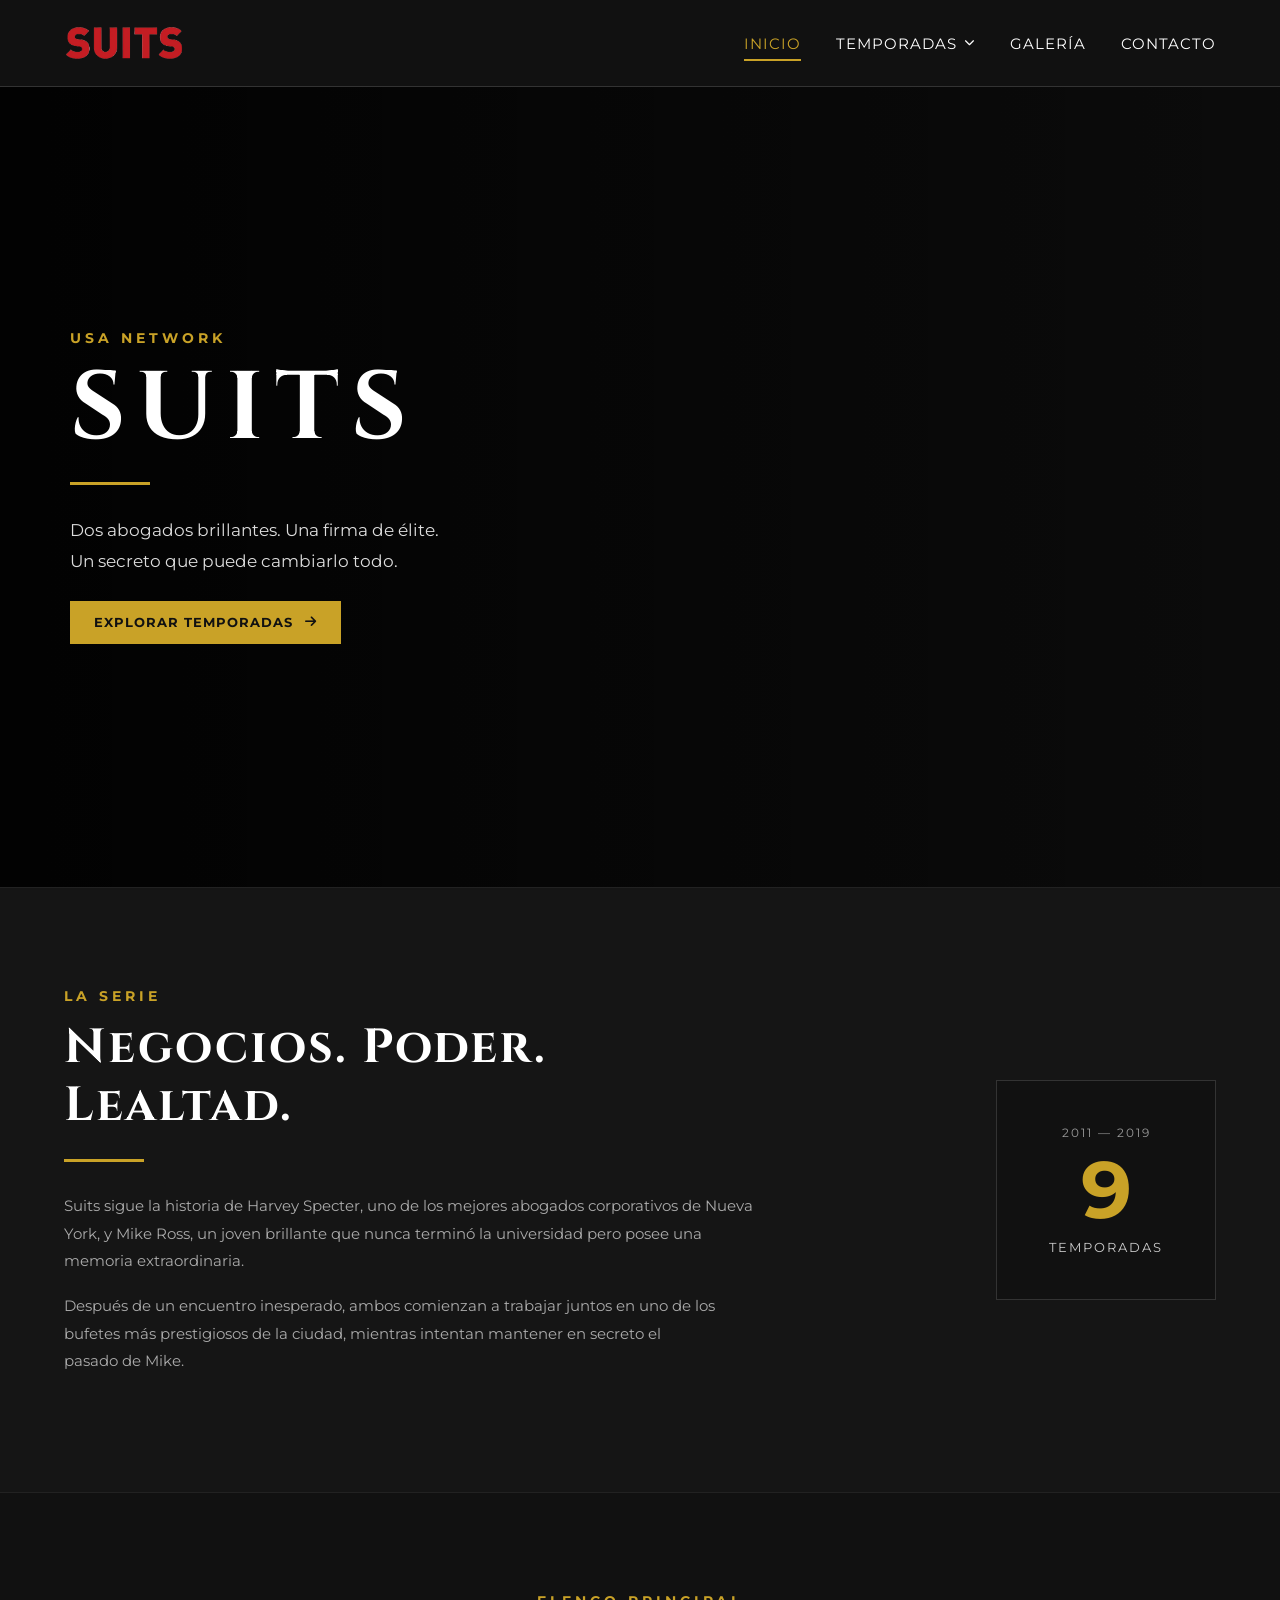
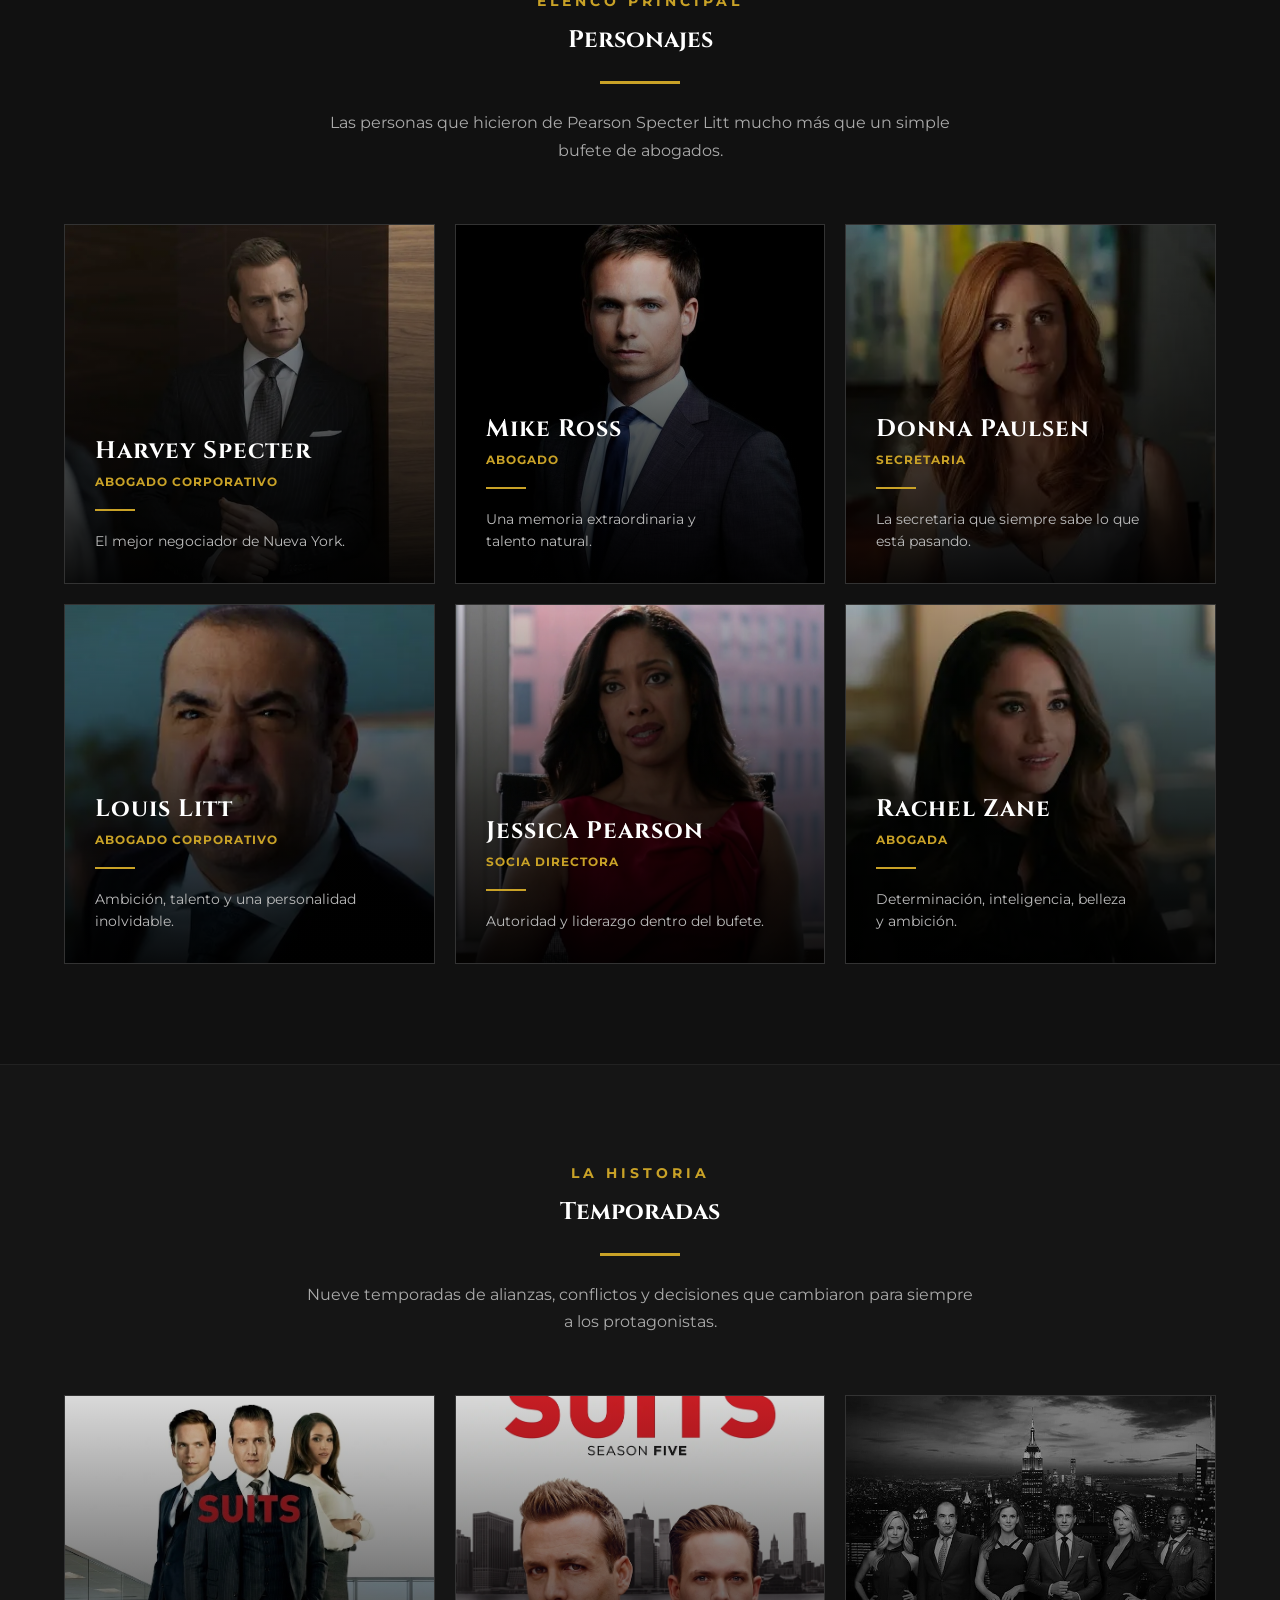
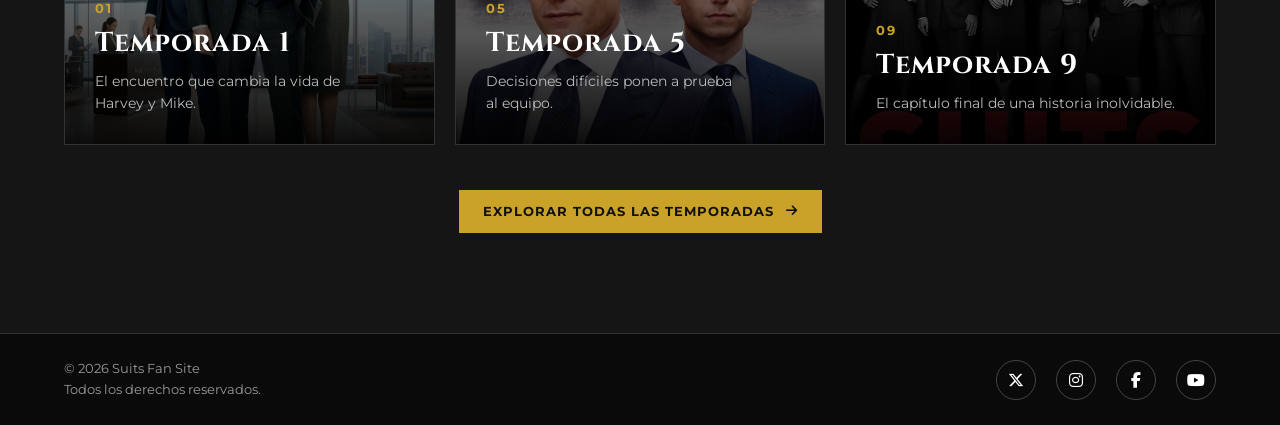
==== commit f81f87f1: "mejoras rendimiento lighthouse" ====
--- a/index.html
+++ b/index.html
@@ -4,6 +4,7 @@
 <head>
     <meta charset="UTF-8">
     <meta name="viewport" content="width=device-width, initial-scale=1.0">
+    <meta name="description" content="Suits Fan Site: conoce la serie, sus personajes, temporadas y momentos destacados.">
 
     <title>Suits | Serie</title>
 
--- a/CSS/estilos.css
+++ b/CSS/estilos.css
@@ -122,6 +122,7 @@
 
 .logo img {
     display: block;
+
     width: 120px;
     height: auto;
 }
@@ -350,7 +351,7 @@
 }
 
 .dato-introduccion span {
-    color: #777777;
+    color: #999999;
     font-size: 0.75rem;
     letter-spacing: 2px;
 }
@@ -975,9 +976,10 @@
     transform: translateY(0);
 }
 
-/* =========================================
+
+/* =========================================================
    LIGHTBOX
-   ========================================= */
+   ========================================================= */
 
 .lightbox {
     position: fixed;
@@ -1064,7 +1066,7 @@
 .lightbox-siguiente {
     position: absolute;
     z-index: 10;
-    
+
     width: 45px;
     height: 45px;
 
@@ -1111,7 +1113,6 @@
 .lightbox-anterior:hover,
 .lightbox-siguiente:hover {
     color: #c9a227;
-
     border-color: #c9a227;
 }
 
@@ -1121,6 +1122,7 @@
 body.lightbox-abierto {
     overflow: hidden;
 }
+
 
 /* =========================================================
    11. CONTACTO
@@ -1137,9 +1139,7 @@
 }
 
 
-/* =========================================================
-   FORMULARIO
-   ========================================================= */
+/* FORMULARIO */
 
 .formulario-contacto {
     flex: 1;
@@ -1210,7 +1210,7 @@
 
 .campo input::placeholder,
 .campo textarea::placeholder {
-    color: #666666;
+    color: #888888;
 }
 
 .campo input:focus,
@@ -1222,9 +1222,7 @@
 }
 
 
-/* =========================================================
-   BOTÓN DEL FORMULARIO
-   ========================================================= */
+/* BOTÓN DEL FORMULARIO */
 
 .formulario-contacto button {
     width: fit-content;
@@ -1261,9 +1259,7 @@
 }
 
 
-/* =========================================================
-   INFORMACIÓN DE CONTACTO
-   ========================================================= */
+/* INFORMACIÓN DE CONTACTO */
 
 .informacion-contacto {
     flex: 1;
@@ -1295,9 +1291,7 @@
 }
 
 
-/* =========================================================
-   DATOS DE CONTACTO
-   ========================================================= */
+/* DATOS DE CONTACTO */
 
 .datos-contacto {
     display: flex;
@@ -1340,7 +1334,7 @@
 
     margin-bottom: 4px;
 
-    color: #777777;
+    color: #999999;
 
     font-size: 0.7rem;
     font-weight: 700;
@@ -1356,9 +1350,7 @@
 }
 
 
-/* =========================================================
-   FRASE
-   ========================================================= */
+/* FRASE */
 
 .frase-contacto {
     margin-top: auto;
@@ -1378,9 +1370,7 @@
 }
 
 
-/* =========================================================
-   MENSAJE DE ÉXITO
-   ========================================================= */
+/* MENSAJE DE ÉXITO */
 
 .mensaje-exito {
     margin-top: 10px;
@@ -1396,12 +1386,14 @@
     font-size: 0.9rem;
 }
 
+
 /* =========================================================
    12. DETALLE DE TEMPORADA
    ========================================================= */
 
 .detalle-temporada {
     padding: 90px 0;
+
     background-color: #111111;
 }
 
@@ -1460,7 +1452,7 @@
 }
 
 .datos-temporada span {
-    color: #888888;
+    color: #999999;
 
     font-size: 0.7rem;
     font-weight: 700;
@@ -1582,7 +1574,7 @@
 }
 
 .nav-temporada small {
-    color: #777777;
+    color: #999999;
 
     font-size: 0.65rem;
     font-weight: 700;
@@ -1601,6 +1593,7 @@
 
 .nav-temporada i {
     font-size: 0.8rem;
+
     transition: transform 0.3s ease;
 }
 
@@ -1623,8 +1616,7 @@
 }
 
 
-/* AJUSTE DEL TÍTULO
-   Se conserva porque forma parte del ajuste visual actual. */
+/* AJUSTE DEL TÍTULO */
 
 #titulo-temporada {
     margin-right: -20px;
@@ -1713,7 +1705,7 @@
 .info-episodio p {
     margin: 0;
 
-    color: #777777;
+    color: #999999;
 
     font-size: 0.75rem;
     text-transform: uppercase;
@@ -1798,7 +1790,7 @@
 }
 
 .legales {
-    color: #777777;
+    color: #999999;
     font-size: 0.8rem;
     line-height: 1.6;
 }
@@ -1863,7 +1855,156 @@
 
 
 /* =========================================================
-   16. RESPONSIVE — TABLET GRANDE
+   16. DROPDOWN DE TEMPORADAS
+   ========================================================= */
+
+.menu-desplegable {
+    position: relative;
+}
+
+
+/* ENLACE PRINCIPAL */
+
+.enlace-temporadas {
+    display: flex;
+    align-items: center;
+    gap: 7px;
+}
+
+.enlace-temporadas i {
+    font-size: 0.65rem;
+
+    transition: transform 0.3s ease;
+}
+
+
+/* SUBMENÚ */
+
+.menu-desplegable .submenu-temporadas {
+    position: absolute;
+    top: calc(100% + 12px);
+    left: 50%;
+
+    width: 190px;
+    min-width: 190px;
+
+    display: flex;
+    flex-direction: column;
+    gap: 0;
+
+    padding: 8px 0;
+
+    background-color: #181818;
+    border: 1px solid #333333;
+
+    transform: translateX(-50%);
+
+    opacity: 0;
+    visibility: hidden;
+    pointer-events: none;
+
+    transition:
+        opacity 0.25s ease,
+        visibility 0.25s ease;
+
+    z-index: 1000;
+}
+
+
+/* PUENTE INVISIBLE PARA MANTENER EL HOVER */
+
+.menu-desplegable::after {
+    content: "";
+
+    position: absolute;
+    top: 100%;
+    left: -50px;
+
+    width: calc(100% + 100px);
+    height: 12px;
+}
+
+
+/* CONECTOR VISUAL */
+
+.menu-desplegable .submenu-temporadas::before {
+    content: "";
+
+    position: absolute;
+    top: -6px;
+    left: 50%;
+
+    width: 11px;
+    height: 11px;
+
+    background-color: #181818;
+
+    border-left: 1px solid #333333;
+    border-top: 1px solid #333333;
+
+    transform: translateX(-50%) rotate(45deg);
+}
+
+
+/* MOSTRAR SUBMENÚ */
+
+.menu-desplegable:hover .submenu-temporadas,
+.menu-desplegable:focus-within .submenu-temporadas {
+    opacity: 1;
+    visibility: visible;
+    pointer-events: auto;
+}
+
+.menu-desplegable:hover .enlace-temporadas i,
+.menu-desplegable:focus-within .enlace-temporadas i {
+    transform: rotate(180deg);
+}
+
+
+/* OPCIONES DEL SUBMENÚ */
+
+.menu-desplegable .submenu-temporadas li {
+    width: 100%;
+}
+
+.menu-desplegable .submenu-temporadas li a {
+    display: block;
+
+    width: 100%;
+
+    padding: 10px 20px;
+
+    color: #cccccc;
+
+    font-family: "Montserrat", sans-serif;
+    font-size: 0.78rem;
+    font-weight: 500;
+
+    text-transform: uppercase;
+    letter-spacing: 0.5px;
+
+    white-space: nowrap;
+
+    transition:
+        color 0.25s ease,
+        background-color 0.25s ease,
+        padding-left 0.25s ease;
+}
+
+.menu-desplegable .submenu-temporadas li a::after {
+    display: none;
+}
+
+.menu-desplegable .submenu-temporadas li a:hover {
+    color: #c9a227;
+    background-color: #222222;
+
+    padding-left: 25px;
+}
+
+
+/* =========================================================
+   17. RESPONSIVE — TABLET GRANDE
    ========================================================= */
 
 @media (max-width: 900px) {
@@ -1904,10 +2045,11 @@
 
 
 /* =========================================================
-   17. RESPONSIVE — TABLET / CELULAR
+   18. RESPONSIVE — TABLET / CELULAR
    ========================================================= */
 
 @media (max-width: 800px) {
+
     /* HEADER */
 
     .header-contenido {
@@ -2135,66 +2277,69 @@
         height: 520px;
     }
 
-    /* DROPDOWN DE TEMPORADAS EN MOBILE */
-
-.menu-desplegable {
-    width: 100%;
-}
-
-.enlace-temporadas {
-    justify-content: center;
-}
-
-.submenu-temporadas {
-    position: static;
-
-    width: 100%;
-    min-width: 0;
-
-    padding: 5px 0;
-
-    background-color: #151515;
-
-    border: none;
-
-    transform: none;
-
-    opacity: 1;
-    visibility: visible;
-
-    pointer-events: auto;
-
-    display: none;
-}
-
-.submenu-temporadas::before {
-    display: none;
-}
-
-.menu-desplegable.submenu-abierto .submenu-temporadas {
-    display: flex;
-}
-
-.menu-desplegable.submenu-abierto .enlace-temporadas i {
-    transform: rotate(180deg);
-}
-
-.submenu-temporadas li a {
-    padding: 10px;
-
-    text-align: center;
-
-    font-size: 0.75rem;
-}
-
-.submenu-temporadas li a:hover {
-    padding-left: 10px;
-}
+
+    /* DROPDOWN DE TEMPORADAS */
+
+    .menu-desplegable {
+        width: 100%;
+    }
+
+    .enlace-temporadas {
+        justify-content: center;
+    }
+
+    .menu-desplegable .submenu-temporadas {
+        position: static;
+
+        width: 100%;
+        min-width: 0;
+
+        display: none;
+
+        padding: 5px 0;
+
+        background-color: #151515;
+        border: none;
+
+        transform: none;
+
+        opacity: 1;
+        visibility: visible;
+        pointer-events: auto;
+    }
+
+    .menu-desplegable .submenu-temporadas::before {
+        display: none;
+    }
+
+    .menu-desplegable::after {
+        display: none;
+    }
+
+    .menu-desplegable.submenu-abierto .submenu-temporadas {
+        display: flex;
+    }
+
+    .menu-desplegable.submenu-abierto .enlace-temporadas i {
+        transform: rotate(180deg);
+    }
+
+    .menu-desplegable .submenu-temporadas li a {
+        padding: 10px;
+
+        text-align: center;
+
+        font-size: 0.75rem;
+    }
+
+    .menu-desplegable .submenu-temporadas li a:hover {
+        padding-left: 10px;
+    }
 }
 
 
 /* =========================================================
-   18. RESPONSIVE — CELULAR
+   19. RESPONSIVE — CELULAR
    ========================================================= */
 
 @media (max-width: 600px) {
@@ -2357,51 +2502,52 @@
         font-size: 0.82rem;
     }
 
+
     /* LIGHTBOX */
 
-.lightbox {
-    padding: 25px 15px;
-}
-
-.lightbox-contenido {
-    max-width: 90vw;
-}
-
-.lightbox-contenido img {
-    max-height: 65vh;
-}
-
-.lightbox-cerrar {
-    top: 15px;
-    right: 15px;
-}
-
-.lightbox-anterior,
-.lightbox-siguiente {
-    width: 38px;
-    height: 38px;
-}
-
-.lightbox-anterior {
-    left: 10px;
-}
-
-.lightbox-siguiente {
-    right: 10px;
-}
-
-.lightbox-info h2 {
-    font-size: 1.05rem;
-}
-
-.lightbox-info p {
-    font-size: 0.75rem;
-}
+    .lightbox {
+        padding: 25px 15px;
+    }
+
+    .lightbox-contenido {
+        max-width: 90vw;
+    }
+
+    .lightbox-contenido img {
+        max-height: 65vh;
+    }
+
+    .lightbox-cerrar {
+        top: 15px;
+        right: 15px;
+    }
+
+    .lightbox-anterior,
+    .lightbox-siguiente {
+        width: 38px;
+        height: 38px;
+    }
+
+    .lightbox-anterior {
+        left: 10px;
+    }
+
+    .lightbox-siguiente {
+        right: 10px;
+    }
+
+    .lightbox-info h2 {
+        font-size: 1.05rem;
+    }
+
+    .lightbox-info p {
+        font-size: 0.75rem;
+    }
 }
 
 
 /* =========================================================
-   19. RESPONSIVE — CELULAR PEQUEÑO
+   20. RESPONSIVE — CELULAR PEQUEÑO
    ========================================================= */
 
 @media (max-width: 480px) {
@@ -2500,6 +2646,11 @@
     }
 }
 
+
+/* =========================================================
+   AJUSTES DE IMÁGENES DE EPISODIOS
+   ========================================================= */
+
 .imagen-4 {
     object-position: center 20%;
 }
@@ -2507,348 +2658,3 @@
 .imagen-8 {
     object-position: center 0%;
 }
-
-/* =========================================================
-   DROPDOWN DE TEMPORADAS
-   ========================================================= */
-
-.menu-desplegable {
-    position: relative;
-}
-
-
-/* ENLACE PRINCIPAL */
-
-.enlace-temporadas {
-    display: flex;
-    align-items: center;
-    gap: 7px;
-}
-
-.enlace-temporadas i {
-    font-size: 0.65rem;
-    transition: transform 0.3s ease;
-}
-
-
-/* SUBMENÚ */
-
-.submenu-temporadas {
-    position: absolute;
-    top: 100%;
-    left: 50%;
-
-    min-width: 190px;
-
-    display: flex;
-    flex-direction: column;
-
-    padding: 8px 0;
-
-    background-color: #181818;
-    border: 1px solid #333333;
-
-    transform: translateX(-50%) translateY(-10px);
-
-    opacity: 0;
-    visibility: hidden;
-
-    pointer-events: none;
-
-    transition:
-        opacity 0.25s ease,
-        transform 0.25s ease,
-        visibility 0.25s ease;
-
-    z-index: 1000;
-}
-
-
-/* PEQUEÑO CONECTOR CON EL NAV */
-
-.submenu-temporadas::before {
-    content: "";
-
-    position: absolute;
-
-    top: -6px;
-    left: 50%;
-
-    width: 11px;
-    height: 11px;
-
-    background-color: #181818;
-
-    border-left: 1px solid #333333;
-    border-top: 1px solid #333333;
-
-    transform: translateX(-50%) rotate(45deg);
-}
-
-
-/* MOSTRAR SUBMENÚ */
-
-.menu-desplegable:hover .submenu-temporadas,
-.menu-desplegable:focus-within .submenu-temporadas {
-    opacity: 1;
-    visibility: visible;
-
-    pointer-events: auto;
-
-    transform: translateX(-50%) translateY(0);
-}
-
-.menu-desplegable:hover .enlace-temporadas i,
-.menu-desplegable:focus-within .enlace-temporadas i {
-    transform: rotate(180deg);
-}
-
-
-/* OPCIONES DEL SUBMENÚ */
-
-.submenu-temporadas li {
-    width: 100%;
-}
-
-.submenu-temporadas li a {
-    display: block;
-
-    width: 100%;
-
-    padding: 10px 20px;
-
-    color: #cccccc;
-
-    font-family: "Montserrat", sans-serif;
-    font-size: 0.78rem;
-    font-weight: 500;
-
-    text-transform: uppercase;
-    letter-spacing: 0.5px;
-
-    white-space: nowrap;
-
-    transition:
-        color 0.25s ease,
-        background-color 0.25s ease,
-        padding-left 0.25s ease;
-}
-
-.submenu-temporadas li a::after {
-    display: none;
-}
-
-.submenu-temporadas li a:hover {
-    color: #c9a227;
-    background-color: #222222;
-
-    padding-left: 25px;
-}
-
-/* =========================================================
-   DROPDOWN DE TEMPORADAS
-   ========================================================= */
-
-.menu-desplegable {
-    position: relative;
-}
-
-
-/* ENLACE PRINCIPAL */
-
-.enlace-temporadas {
-    display: flex;
-    align-items: center;
-    gap: 7px;
-}
-
-.enlace-temporadas i {
-    font-size: 0.65rem;
-    transition: transform 0.3s ease;
-}
-
-
-/* SUBMENÚ */
-
-.menu-desplegable .submenu-temporadas {
-    position: absolute;
-    top: calc(100% + 12px);
-    left: 50%;
-
-    width: 190px;
-    min-width: 190px;
-
-    display: flex;
-    flex-direction: column;
-    gap: 0;
-
-    padding: 8px 0;
-
-    background-color: #181818;
-    border: 1px solid #333333;
-
-    transform: translateX(-50%);
-
-    opacity: 0;
-    visibility: hidden;
-    pointer-events: none;
-
-    transition:
-        opacity 0.25s ease,
-        visibility 0.25s ease;
-
-    z-index: 1000;
-}
-
-.menu-desplegable::after {
-    content: "";
-    position: absolute;
-    top: 100%;
-    left: 0;
-    width: 100%;
-    height: 12px;
-}
-
-
-/* PEQUEÑO CONECTOR CON EL NAV */
-
-.menu-desplegable .submenu-temporadas::before {
-    content: "";
-
-    position: absolute;
-
-    top: -6px;
-    left: 50%;
-
-    width: 11px;
-    height: 11px;
-
-    background-color: #181818;
-
-    border-left: 1px solid #333333;
-    border-top: 1px solid #333333;
-
-    transform: translateX(-50%) rotate(45deg);
-}
-
-
-/* MOSTRAR SUBMENÚ */
-
-.menu-desplegable:hover .submenu-temporadas,
-.menu-desplegable:focus-within .submenu-temporadas {
-    opacity: 1;
-    visibility: visible;
-
-    pointer-events: auto;
-
-    transform: translateX(-50%) translateY(0);
-}
-
-.menu-desplegable:hover .enlace-temporadas i,
-.menu-desplegable:focus-within .enlace-temporadas i {
-    transform: rotate(180deg);
-}
-
-
-/* OPCIONES DEL SUBMENÚ */
-
-.menu-desplegable .submenu-temporadas li {
-    width: 100%;
-}
-
-.menu-desplegable .submenu-temporadas li a {
-    display: block;
-
-    width: 100%;
-
-    padding: 10px 20px;
-
-    color: #cccccc;
-
-    font-family: "Montserrat", sans-serif;
-    font-size: 0.78rem;
-    font-weight: 500;
-
-    text-transform: uppercase;
-    letter-spacing: 0.5px;
-
-    white-space: nowrap;
-
-    transition:
-        color 0.25s ease,
-        background-color 0.25s ease,
-        padding-left 0.25s ease;
-}
-
-.menu-desplegable .submenu-temporadas li a::after {
-    display: none;
-}
-
-.menu-desplegable .submenu-temporadas li a:hover {
-    color: #c9a227;
-    background-color: #222222;
-
-    padding-left: 25px;
-}
-
-
-/* =========================================================
-   DROPDOWN — MOBILE
-   ========================================================= */
-
-@media (max-width: 800px) {
-
-    .menu-desplegable {
-        width: 100%;
-    }
-
-    .enlace-temporadas {
-        justify-content: center;
-    }
-
-    .menu-desplegable .submenu-temporadas {
-        position: static;
-
-        width: 100%;
-        min-width: 0;
-
-        padding: 5px 0;
-
-        background-color: #151515;
-
-        border: none;
-
-        transform: none;
-
-        opacity: 1;
-        visibility: visible;
-
-        pointer-events: auto;
-
-        display: none;
-    }
-
-    .menu-desplegable .submenu-temporadas::before {
-        display: none;
-    }
-
-    .menu-desplegable.submenu-abierto .submenu-temporadas {
-        display: flex;
-    }
-
-    .menu-desplegable.submenu-abierto .enlace-temporadas i {
-        transform: rotate(180deg);
-    }
-
-    .menu-desplegable .submenu-temporadas li a {
-        padding: 10px;
-
-        text-align: center;
-
-        font-size: 0.75rem;
-    }
-
-    .menu-desplegable .submenu-temporadas li a:hover {
-        padding-left: 10px;
-    }
-}
